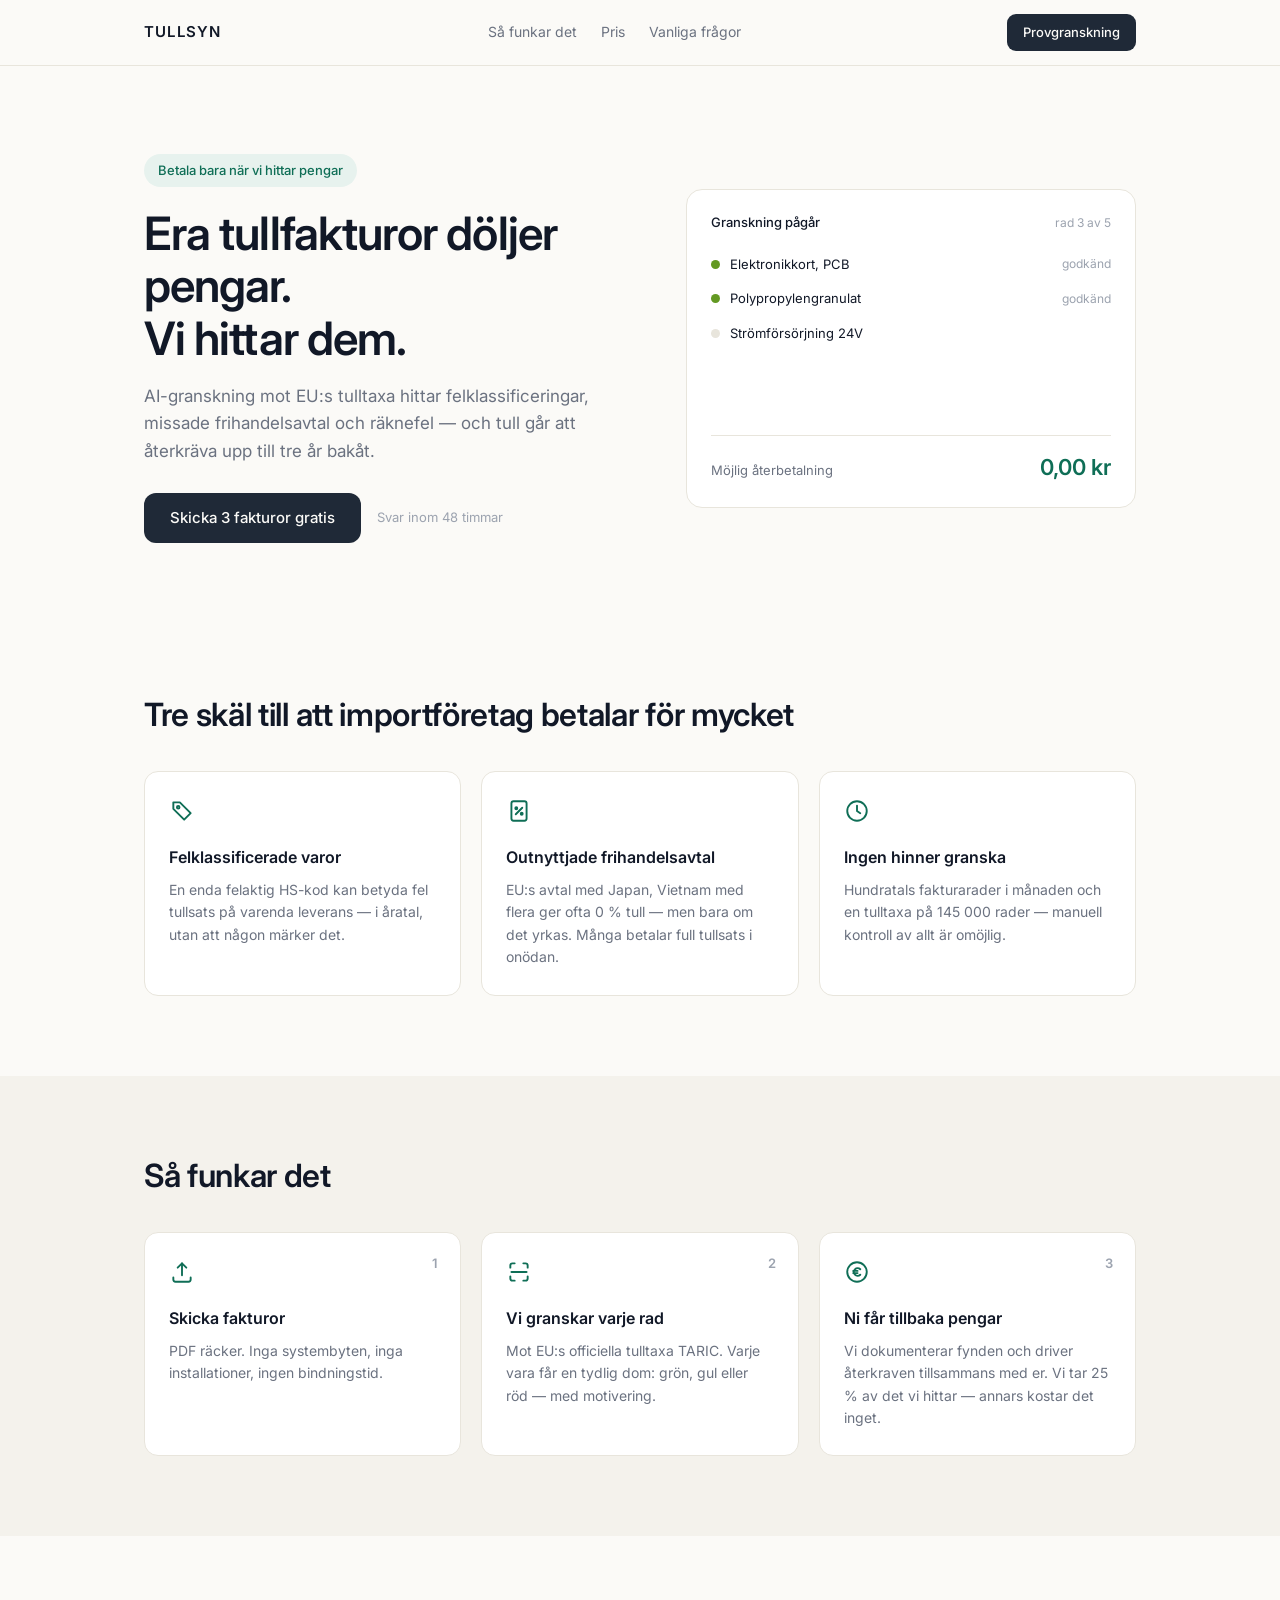
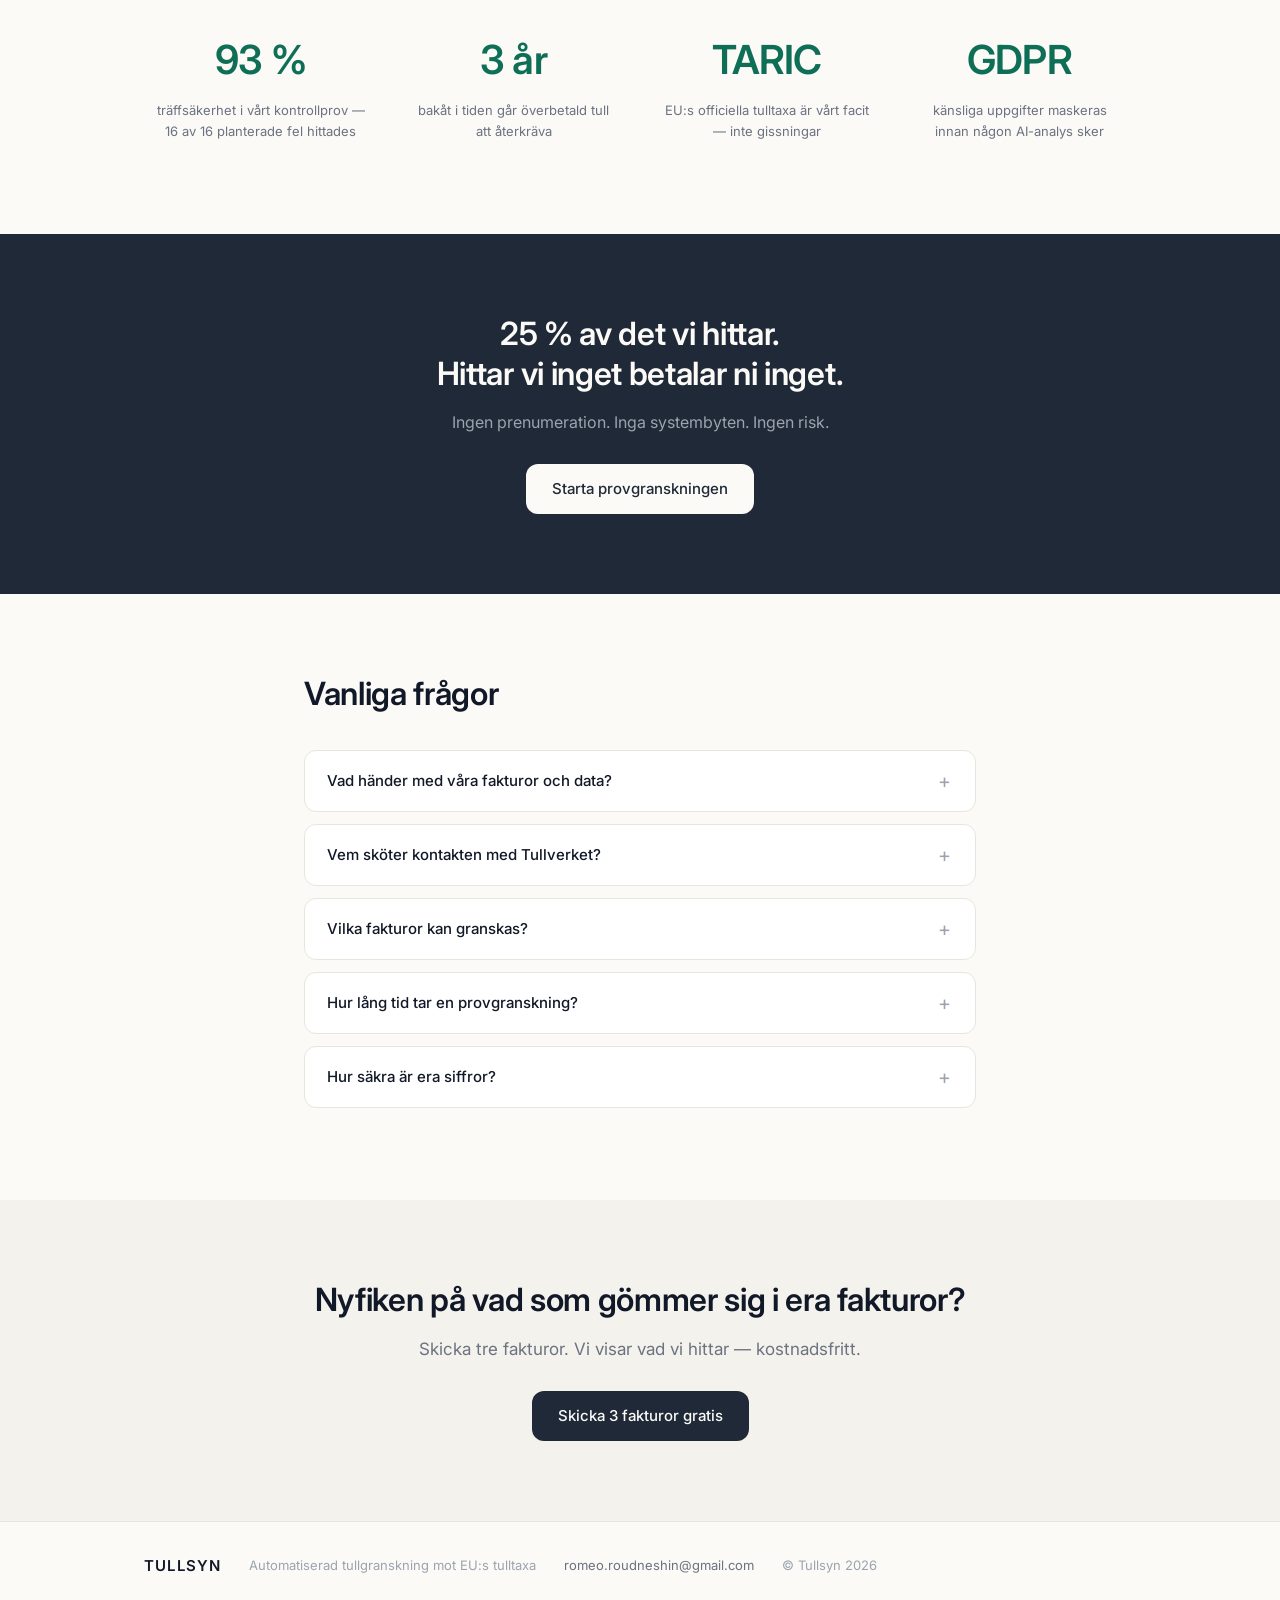
==== index.html @ 3ddc8d78 "Tullsyns landningssida: premium-design med animerad gransknings-demo Co-Authored-By: Claude Fable 5 " ====
<!DOCTYPE html>
<html lang="sv">
<head>
<meta charset="UTF-8">
<meta name="viewport" content="width=device-width, initial-scale=1.0">
<title>Tullsyn — Era tullfakturor döljer pengar. Vi hittar dem.</title>
<meta name="description" content="Tullsyn granskar era importfakturor mot EU:s tulltaxa och hittar felklassificeringar, missade frihandelsavtal och överbetald tull. Betala bara när vi hittar pengar.">
<link rel="preconnect" href="https://fonts.googleapis.com">
<link rel="preconnect" href="https://fonts.gstatic.com" crossorigin>
<link href="https://fonts.googleapis.com/css2?family=Inter:wght@400;500;600&display=swap" rel="stylesheet">
<link rel="stylesheet" href="style.css">
</head>
<body>

<header class="site-header">
  <div class="container header-inner">
    <a href="#" class="wordmark">TULLSYN</a>
    <nav class="header-nav">
      <a href="#sa-funkar-det">Så funkar det</a>
      <a href="#pris">Pris</a>
      <a href="#fragor">Vanliga frågor</a>
    </nav>
    <a href="mailto:romeo.roudneshin@gmail.com?subject=Provgranskning%20%E2%80%94%20Tullsyn&body=Hej!%0A%0AVi%20vill%20testa%20en%20kostnadsfri%20provgranskning.%0A%0AF%C3%B6retag:%20%0AKontaktperson:%20%0A" class="btn btn-dark btn-small">Provgranskning</a>
  </div>
</header>

<main>

<section class="hero">
  <div class="container hero-grid">
    <div class="hero-copy reveal">
      <span class="badge">Betala bara när vi hittar pengar</span>
      <h1>Era tullfakturor döljer pengar.<br>Vi hittar dem.</h1>
      <p class="lead">AI-granskning mot EU:s tulltaxa hittar felklassificeringar, missade frihandelsavtal och räknefel — och tull går att återkräva upp till tre år bakåt.</p>
      <div class="hero-cta">
        <a href="mailto:romeo.roudneshin@gmail.com?subject=Provgranskning%20%E2%80%94%20Tullsyn&body=Hej!%0A%0AVi%20vill%20testa%20en%20kostnadsfri%20provgranskning.%0A%0AF%C3%B6retag:%20%0AKontaktperson:%20%0A" class="btn btn-dark">Skicka 3 fakturor gratis</a>
        <span class="cta-note">Svar inom 48 timmar</span>
      </div>
    </div>

    <div class="demo-card reveal" aria-label="Animerad demonstration av en tullgranskning">
      <div class="demo-header">
        <span class="demo-title">Granskning pågår</span>
        <span class="demo-status" id="demo-status">rad 0 av 5</span>
      </div>
      <div id="demo-rows"></div>
      <div class="demo-footer">
        <span class="demo-label">Möjlig återbetalning</span>
        <span class="demo-sum" id="demo-sum">0,00 kr</span>
      </div>
    </div>
  </div>
</section>

<section class="section" id="problemet">
  <div class="container">
    <h2 class="reveal">Tre skäl till att importföretag betalar för mycket</h2>
    <div class="card-grid">
      <div class="card reveal">
        <svg class="card-icon" viewBox="0 0 24 24" fill="none" stroke="currentColor" stroke-width="1.75" stroke-linecap="round" stroke-linejoin="round" aria-hidden="true"><path d="M4 4h6l10 10-6 6L4 10z"/><circle cx="8.5" cy="8.5" r="1.2"/></svg>
        <h3>Felklassificerade varor</h3>
        <p>En enda felaktig HS-kod kan betyda fel tullsats på varenda leverans — i åratal, utan att någon märker det.</p>
      </div>
      <div class="card reveal">
        <svg class="card-icon" viewBox="0 0 24 24" fill="none" stroke="currentColor" stroke-width="1.75" stroke-linecap="round" stroke-linejoin="round" aria-hidden="true"><rect x="5" y="3" width="14" height="18" rx="2"/><path d="M9 15l6-6"/><circle cx="9.5" cy="9.5" r="0.9"/><circle cx="14.5" cy="14.5" r="0.9"/></svg>
        <h3>Outnyttjade frihandelsavtal</h3>
        <p>EU:s avtal med Japan, Vietnam med flera ger ofta 0 % tull — men bara om det yrkas. Många betalar full tullsats i onödan.</p>
      </div>
      <div class="card reveal">
        <svg class="card-icon" viewBox="0 0 24 24" fill="none" stroke="currentColor" stroke-width="1.75" stroke-linecap="round" stroke-linejoin="round" aria-hidden="true"><circle cx="12" cy="12" r="9"/><path d="M12 7v5l3 2"/></svg>
        <h3>Ingen hinner granska</h3>
        <p>Hundratals fakturarader i månaden och en tulltaxa på 145 000 rader — manuell kontroll av allt är omöjlig.</p>
      </div>
    </div>
  </div>
</section>

<section class="section section-tinted" id="sa-funkar-det">
  <div class="container">
    <h2 class="reveal">Så funkar det</h2>
    <div class="card-grid">
      <div class="card reveal">
        <span class="step-number">1</span>
        <svg class="card-icon" viewBox="0 0 24 24" fill="none" stroke="currentColor" stroke-width="1.75" stroke-linecap="round" stroke-linejoin="round" aria-hidden="true"><path d="M4 17v2a2 2 0 0 0 2 2h12a2 2 0 0 0 2-2v-2"/><path d="M12 15V4"/><path d="M8 8l4-4 4 4"/></svg>
        <h3>Skicka fakturor</h3>
        <p>PDF räcker. Inga systembyten, inga installationer, ingen bindningstid.</p>
      </div>
      <div class="card reveal">
        <span class="step-number">2</span>
        <svg class="card-icon" viewBox="0 0 24 24" fill="none" stroke="currentColor" stroke-width="1.75" stroke-linecap="round" stroke-linejoin="round" aria-hidden="true"><path d="M4 8V6a2 2 0 0 1 2-2h2"/><path d="M16 4h2a2 2 0 0 1 2 2v2"/><path d="M20 16v2a2 2 0 0 1-2 2h-2"/><path d="M8 20H6a2 2 0 0 1-2-2v-2"/><path d="M5 12h14"/></svg>
        <h3>Vi granskar varje rad</h3>
        <p>Mot EU:s officiella tulltaxa TARIC. Varje vara får en tydlig dom: grön, gul eller röd — med motivering.</p>
      </div>
      <div class="card reveal">
        <span class="step-number">3</span>
        <svg class="card-icon" viewBox="0 0 24 24" fill="none" stroke="currentColor" stroke-width="1.75" stroke-linecap="round" stroke-linejoin="round" aria-hidden="true"><circle cx="12" cy="12" r="9"/><path d="M15 9.5a3.5 3.5 0 1 0 0 5"/><path d="M8.5 11h4"/><path d="M8.5 13h4"/></svg>
        <h3>Ni får tillbaka pengar</h3>
        <p>Vi dokumenterar fynden och driver återkraven tillsammans med er. Vi tar 25 % av det vi hittar — annars kostar det inget.</p>
      </div>
    </div>
  </div>
</section>

<section class="section" id="siffror">
  <div class="container">
    <div class="stat-grid">
      <div class="stat reveal">
        <span class="stat-value" data-count="100" data-suffix=" %">0</span>
        <span class="stat-label">träffsäkerhet i vårt kontrollprov — 16 av 16 planterade fel hittades</span>
      </div>
      <div class="stat reveal">
        <span class="stat-value" data-count="3" data-suffix=" år">0</span>
        <span class="stat-label">bakåt i tiden går överbetald tull att återkräva</span>
      </div>
      <div class="stat reveal">
        <span class="stat-value">TARIC</span>
        <span class="stat-label">EU:s officiella tulltaxa är vårt facit — inte gissningar</span>
      </div>
      <div class="stat reveal">
        <span class="stat-value">GDPR</span>
        <span class="stat-label">känsliga uppgifter maskeras innan någon AI-analys sker</span>
      </div>
    </div>
  </div>
</section>

<section class="section section-dark" id="pris">
  <div class="container center">
    <h2 class="reveal">25 % av det vi hittar.<br>Hittar vi inget betalar ni inget.</h2>
    <p class="lead-dark reveal">Ingen prenumeration. Inga systembyten. Ingen risk.</p>
    <a href="mailto:romeo.roudneshin@gmail.com?subject=Provgranskning%20%E2%80%94%20Tullsyn&body=Hej!%0A%0AVi%20vill%20testa%20en%20kostnadsfri%20provgranskning.%0A%0AF%C3%B6retag:%20%0AKontaktperson:%20%0A" class="btn btn-light reveal">Starta provgranskningen</a>
  </div>
</section>

<section class="section" id="fragor">
  <div class="container narrow">
    <h2 class="reveal">Vanliga frågor</h2>
    <details class="faq reveal">
      <summary>Vad händer med våra fakturor och data?</summary>
      <p>Fakturorna behandlas konfidentiellt. Personuppgifter som e-postadresser maskeras automatiskt innan någon AI-analys sker, och ert material raderas på begäran. Vi säljer aldrig data vidare.</p>
    </details>
    <details class="faq reveal">
      <summary>Vem sköter kontakten med Tullverket?</summary>
      <p>Tullsyn hittar och dokumenterar felen med fullständiga underlag. Själva omprövningsansökan görs tillsammans med er — och vid behov med licensierat tullombud. Ni behåller full kontroll över varje krav som ställs.</p>
    </details>
    <details class="faq reveal">
      <summary>Vilka fakturor kan granskas?</summary>
      <p>Digitala PDF-fakturor för import till EU, upp till tre år gamla. Har ni bara inskannade kopior — hör av er, så tittar vi på det.</p>
    </details>
    <details class="faq reveal">
      <summary>Hur lång tid tar en provgranskning?</summary>
      <p>Ni får svar inom 48 timmar: en rapport där varje vara fått en dom (grön, gul eller röd), vilka fel vi hittat och hur mycket pengar det kan handla om.</p>
    </details>
    <details class="faq reveal">
      <summary>Hur säkra är era siffror?</summary>
      <p>Varje belopp anges som en möjlig återbetalning och verifieras mot importdeklarationen innan något krav ställs. Vi lovar aldrig pengar vi inte kan belägga — det är hela poängen med tjänsten.</p>
    </details>
  </div>
</section>

<section class="section section-tinted">
  <div class="container center">
    <h2 class="reveal">Nyfiken på vad som gömmer sig i era fakturor?</h2>
    <p class="lead reveal">Skicka tre fakturor. Vi visar vad vi hittar — kostnadsfritt.</p>
    <a href="mailto:romeo.roudneshin@gmail.com?subject=Provgranskning%20%E2%80%94%20Tullsyn&body=Hej!%0A%0AVi%20vill%20testa%20en%20kostnadsfri%20provgranskning.%0A%0AF%C3%B6retag:%20%0AKontaktperson:%20%0A" class="btn btn-dark reveal">Skicka 3 fakturor gratis</a>
  </div>
</section>

</main>

<footer class="site-footer">
  <div class="container footer-inner">
    <span class="wordmark">TULLSYN</span>
    <span>Automatiserad tullgranskning mot EU:s tulltaxa</span>
    <a href="mailto:romeo.roudneshin@gmail.com">romeo.roudneshin@gmail.com</a>
    <span>© Tullsyn 2026</span>
  </div>
</footer>

<script src="script.js"></script>
</body>
</html>
---- style.css ----
/* Tullsyn — landningssida
   Designspråk: varm ljus bas, mjuka vita kort, en dämpad grön accent,
   lugna animationer. Se spec: 2026-07-05-hemsida-design.md */

:root {
  --bg: #FBFAF7;
  --card: #FFFFFF;
  --border: #E8E5DC;
  --text: #111827;
  --text-2: #6B7280;
  --text-3: #9CA3AF;
  --accent: #0F6E56;
  --dark: #1F2937;
  --gron: #639922;
  --gul: #EF9F27;
  --rod: #E24B4A;
}

* { margin: 0; padding: 0; box-sizing: border-box; }

html { scroll-behavior: smooth; }

body {
  font-family: "Inter", -apple-system, "Segoe UI", sans-serif;
  background: var(--bg);
  color: var(--text);
  line-height: 1.6;
  -webkit-font-smoothing: antialiased;
}

.container { max-width: 1040px; margin: 0 auto; padding: 0 24px; }
.container.narrow { max-width: 720px; }
.center { text-align: center; }

/* --- Header --- */
.site-header {
  position: sticky; top: 0; z-index: 10;
  background: rgba(251, 250, 247, 0.92);
  backdrop-filter: blur(8px);
  border-bottom: 1px solid var(--border);
}
.header-inner {
  display: flex; align-items: center; justify-content: space-between;
  padding-top: 14px; padding-bottom: 14px;
}
.wordmark {
  font-weight: 600; letter-spacing: 0.08em; font-size: 15px;
  color: var(--text); text-decoration: none;
}
.header-nav { display: flex; gap: 24px; }
.header-nav a {
  font-size: 14px; color: var(--text-2); text-decoration: none;
  transition: color 0.25s ease;
}
.header-nav a:hover { color: var(--text); }

/* --- Knappar --- */
.btn {
  display: inline-block; text-decoration: none; font-weight: 500;
  font-size: 15px; padding: 13px 26px; border-radius: 12px;
  transition: transform 0.25s ease, opacity 0.25s ease;
}
.btn:hover { transform: translateY(-1px); opacity: 0.92; }
.btn:active { transform: translateY(0); }
.btn-dark { background: var(--dark); color: #FBFAF7; }
.btn-light { background: #FBFAF7; color: var(--dark); }
.btn-small { font-size: 13px; padding: 8px 16px; border-radius: 9px; }

/* --- Hero --- */
.hero { padding: 88px 0 72px; }
.hero-grid {
  display: grid; grid-template-columns: 1.1fr 1fr;
  gap: 48px; align-items: center;
}
.badge {
  display: inline-block; font-size: 13px; font-weight: 500;
  color: var(--accent); background: #E7F2EE;
  padding: 6px 14px; border-radius: 20px; margin-bottom: 20px;
}
h1 {
  font-size: clamp(32px, 5vw, 46px); font-weight: 600;
  line-height: 1.15; letter-spacing: -0.02em;
}
.lead {
  font-size: 17px; color: var(--text-2); margin-top: 18px; max-width: 46ch;
}
.hero-cta { display: flex; align-items: center; gap: 16px; margin-top: 28px; flex-wrap: wrap; }
.cta-note { font-size: 13px; color: var(--text-3); }

/* --- Demo-kortet --- */
.demo-card {
  background: var(--card); border: 1px solid var(--border);
  border-radius: 16px; padding: 22px 24px;
}
.demo-header { display: flex; justify-content: space-between; align-items: baseline; margin-bottom: 14px; }
.demo-title { font-size: 13px; font-weight: 500; }
.demo-status { font-size: 12px; color: var(--text-3); }
.demo-row {
  display: flex; align-items: center; gap: 10px; padding: 7px 0;
  opacity: 0; transform: translateY(6px);
  transition: opacity 0.45s ease, transform 0.45s ease;
}
.demo-row.visible { opacity: 1; transform: translateY(0); }
.demo-dot {
  width: 9px; height: 9px; border-radius: 50%; background: var(--border);
  flex: none; transition: background 0.35s ease;
}
.demo-name { font-size: 13px; flex: 1; }
.demo-verdict { font-size: 12px; color: var(--text-3); }
.demo-footer {
  border-top: 1px solid var(--border); margin-top: 14px; padding-top: 14px;
  display: flex; justify-content: space-between; align-items: baseline;
}
.demo-label { font-size: 13px; color: var(--text-2); }
.demo-sum { font-size: 22px; font-weight: 600; color: var(--accent); }

/* --- Sektioner --- */
.section { padding: 80px 0; }
.section-tinted { background: #F4F2EC; }
.section-dark { background: var(--dark); }
.section-dark h2 { color: #FBFAF7; }
.lead-dark { font-size: 16px; color: #9CA3AF; margin: 16px 0 28px; }
h2 {
  font-size: clamp(24px, 3.5vw, 32px); font-weight: 600;
  letter-spacing: -0.01em; line-height: 1.25; margin-bottom: 36px;
}
.center h2 { margin-bottom: 0; }
.center .lead { margin: 16px auto 28px; }

/* --- Kort --- */
.card-grid {
  display: grid; grid-template-columns: repeat(auto-fit, minmax(240px, 1fr));
  gap: 20px;
}
.card {
  background: var(--card); border: 1px solid var(--border);
  border-radius: 14px; padding: 26px 24px; position: relative;
  transition: transform 0.3s ease, border-color 0.3s ease;
}
.card:hover { transform: translateY(-3px); border-color: #D6D2C4; }
.card-icon { width: 26px; height: 26px; color: var(--accent); }
.card h3 { font-size: 16px; font-weight: 600; margin: 14px 0 8px; }
.card p { font-size: 14px; color: var(--text-2); }
.step-number {
  position: absolute; top: 20px; right: 22px;
  font-size: 13px; font-weight: 600; color: var(--text-3);
}

/* --- Siffror --- */
.stat-grid {
  display: grid; grid-template-columns: repeat(auto-fit, minmax(200px, 1fr));
  gap: 20px;
}
.stat { text-align: center; padding: 12px; }
.stat-value {
  display: block; font-size: 40px; font-weight: 600;
  color: var(--accent); letter-spacing: -0.02em;
}
.stat-label { display: block; font-size: 13px; color: var(--text-2); margin-top: 8px; }

/* --- FAQ --- */
.faq {
  background: var(--card); border: 1px solid var(--border);
  border-radius: 12px; padding: 0 22px; margin-bottom: 12px;
}
.faq summary {
  font-size: 15px; font-weight: 500; padding: 18px 0;
  cursor: pointer; list-style: none; position: relative;
}
.faq summary::after {
  content: "+"; position: absolute; right: 2px; top: 50%;
  transform: translateY(-50%); color: var(--text-3);
  font-size: 20px; font-weight: 400; transition: transform 0.25s ease;
}
.faq[open] summary::after { transform: translateY(-50%) rotate(45deg); }
.faq summary::-webkit-details-marker { display: none; }
.faq p { font-size: 14px; color: var(--text-2); padding-bottom: 18px; }

/* --- Footer --- */
.site-footer { border-top: 1px solid var(--border); padding: 32px 0; }
.footer-inner {
  display: flex; flex-wrap: wrap; gap: 8px 28px; align-items: center;
  font-size: 13px; color: var(--text-3);
}
.site-footer a { color: var(--text-2); text-decoration: none; }
.site-footer a:hover { color: var(--text); }

/* --- Scroll-intoning --- */
.reveal {
  opacity: 0; transform: translateY(14px);
  transition: opacity 0.55s ease, transform 0.55s ease;
}
.reveal.visible { opacity: 1; transform: translateY(0); }

@media (prefers-reduced-motion: reduce) {
  .reveal, .demo-row { opacity: 1; transform: none; transition: none; }
  html { scroll-behavior: auto; }
}

/* --- Mobil --- */
@media (max-width: 720px) {
  .hero { padding: 48px 0 40px; }
  .hero-grid { grid-template-columns: 1fr; gap: 32px; }
  .header-nav { display: none; }
  .section { padding: 56px 0; }
}
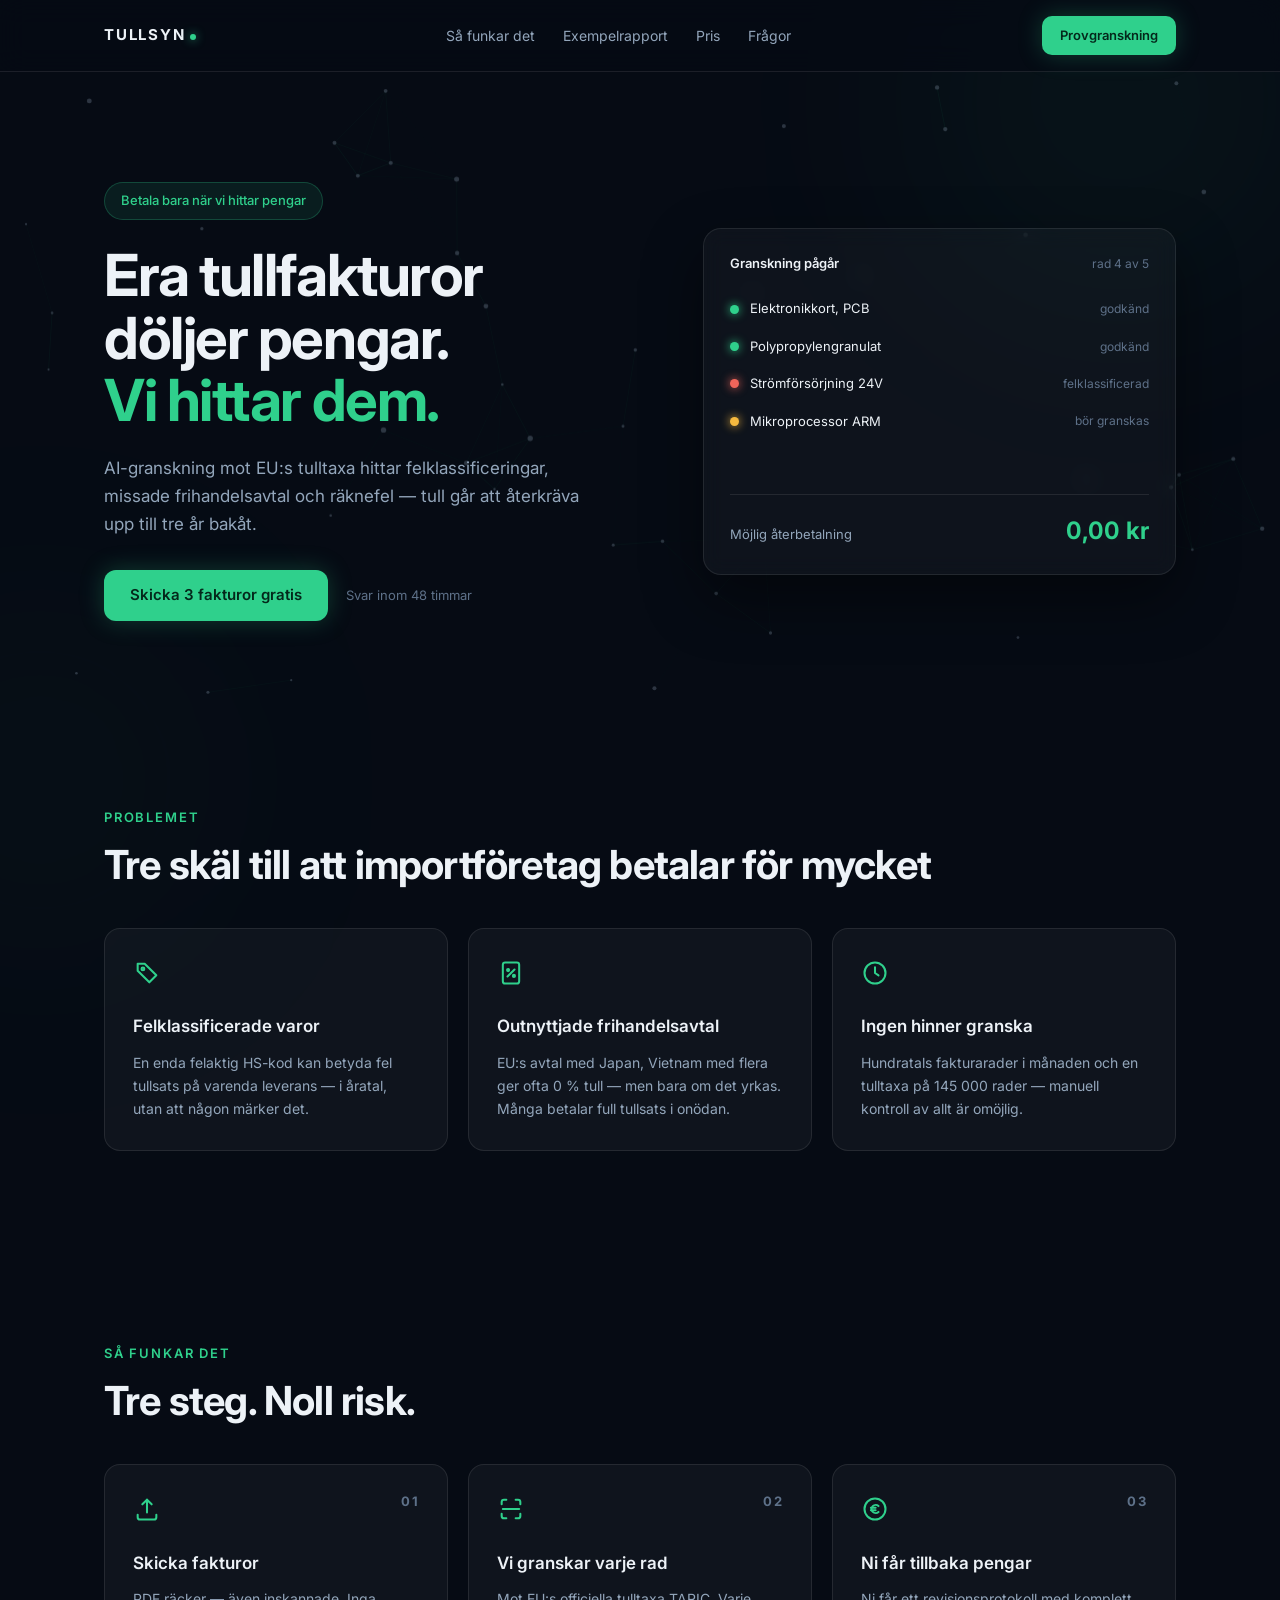
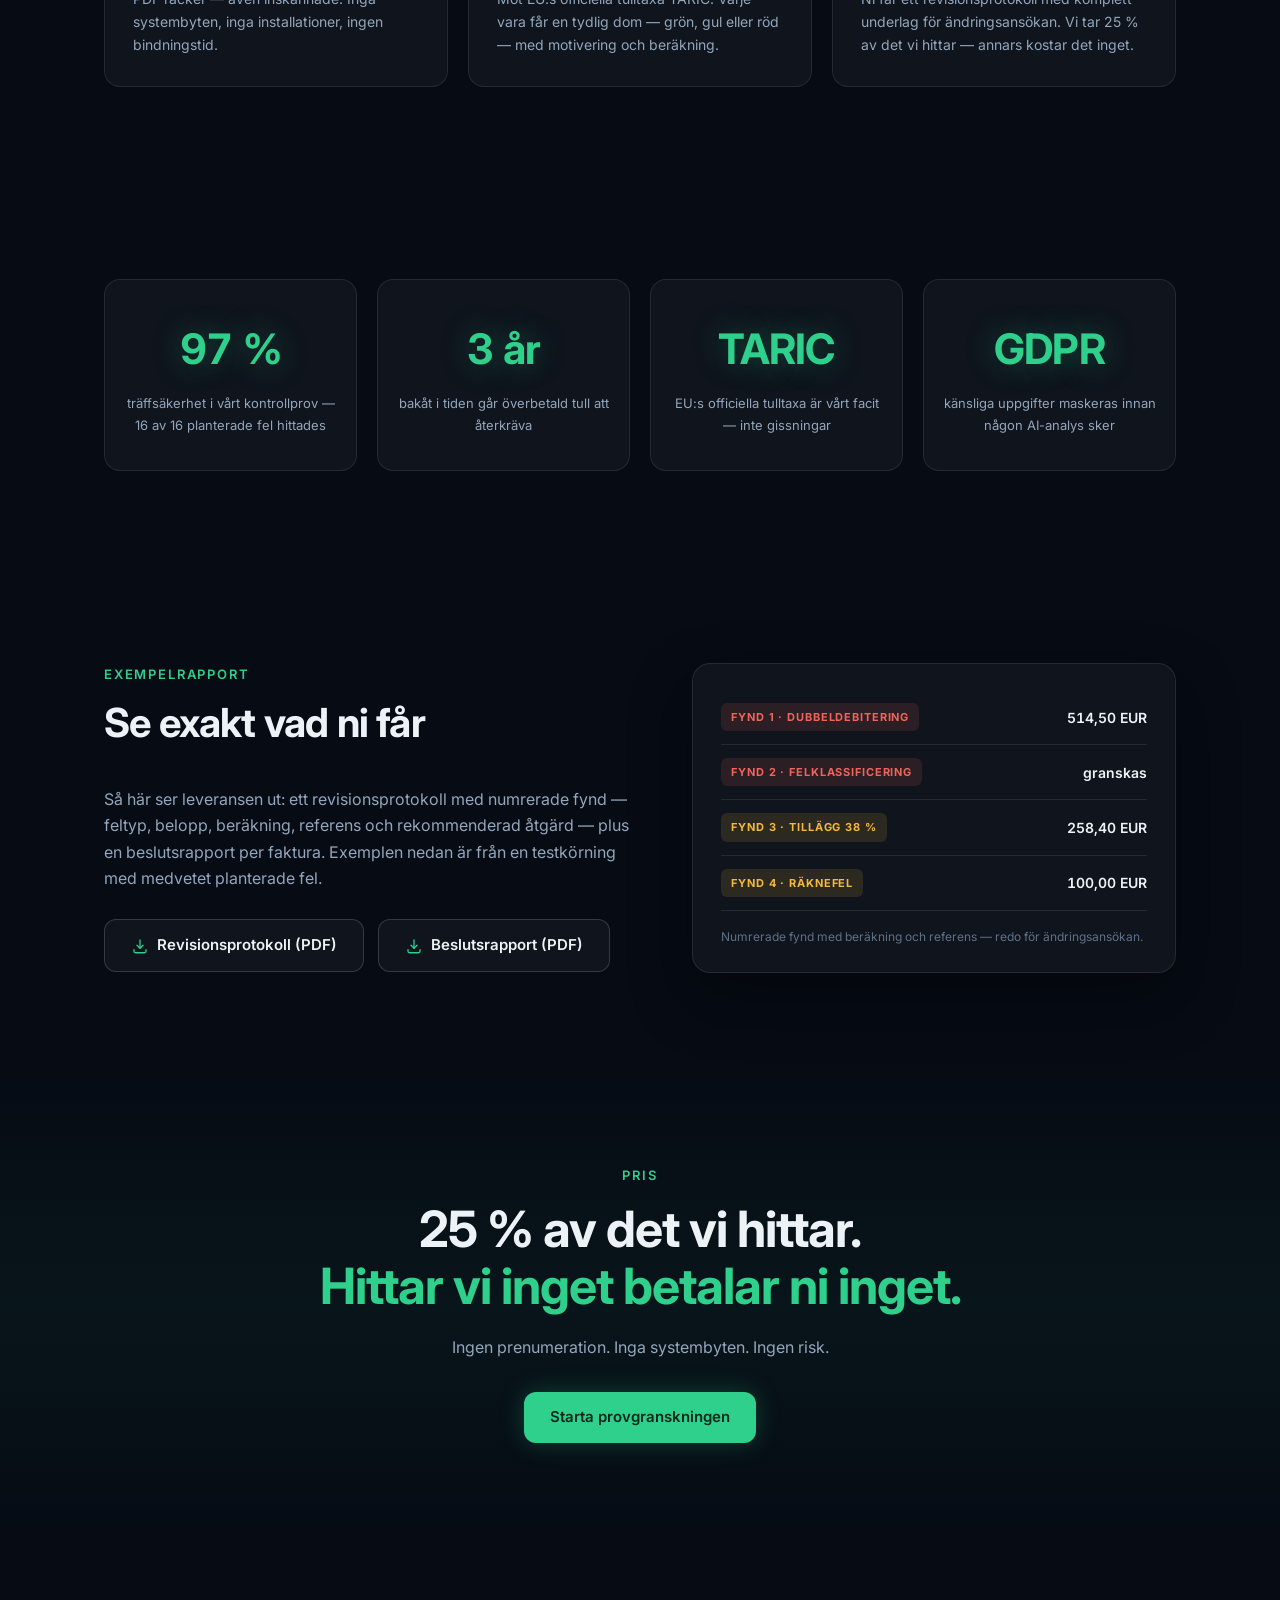
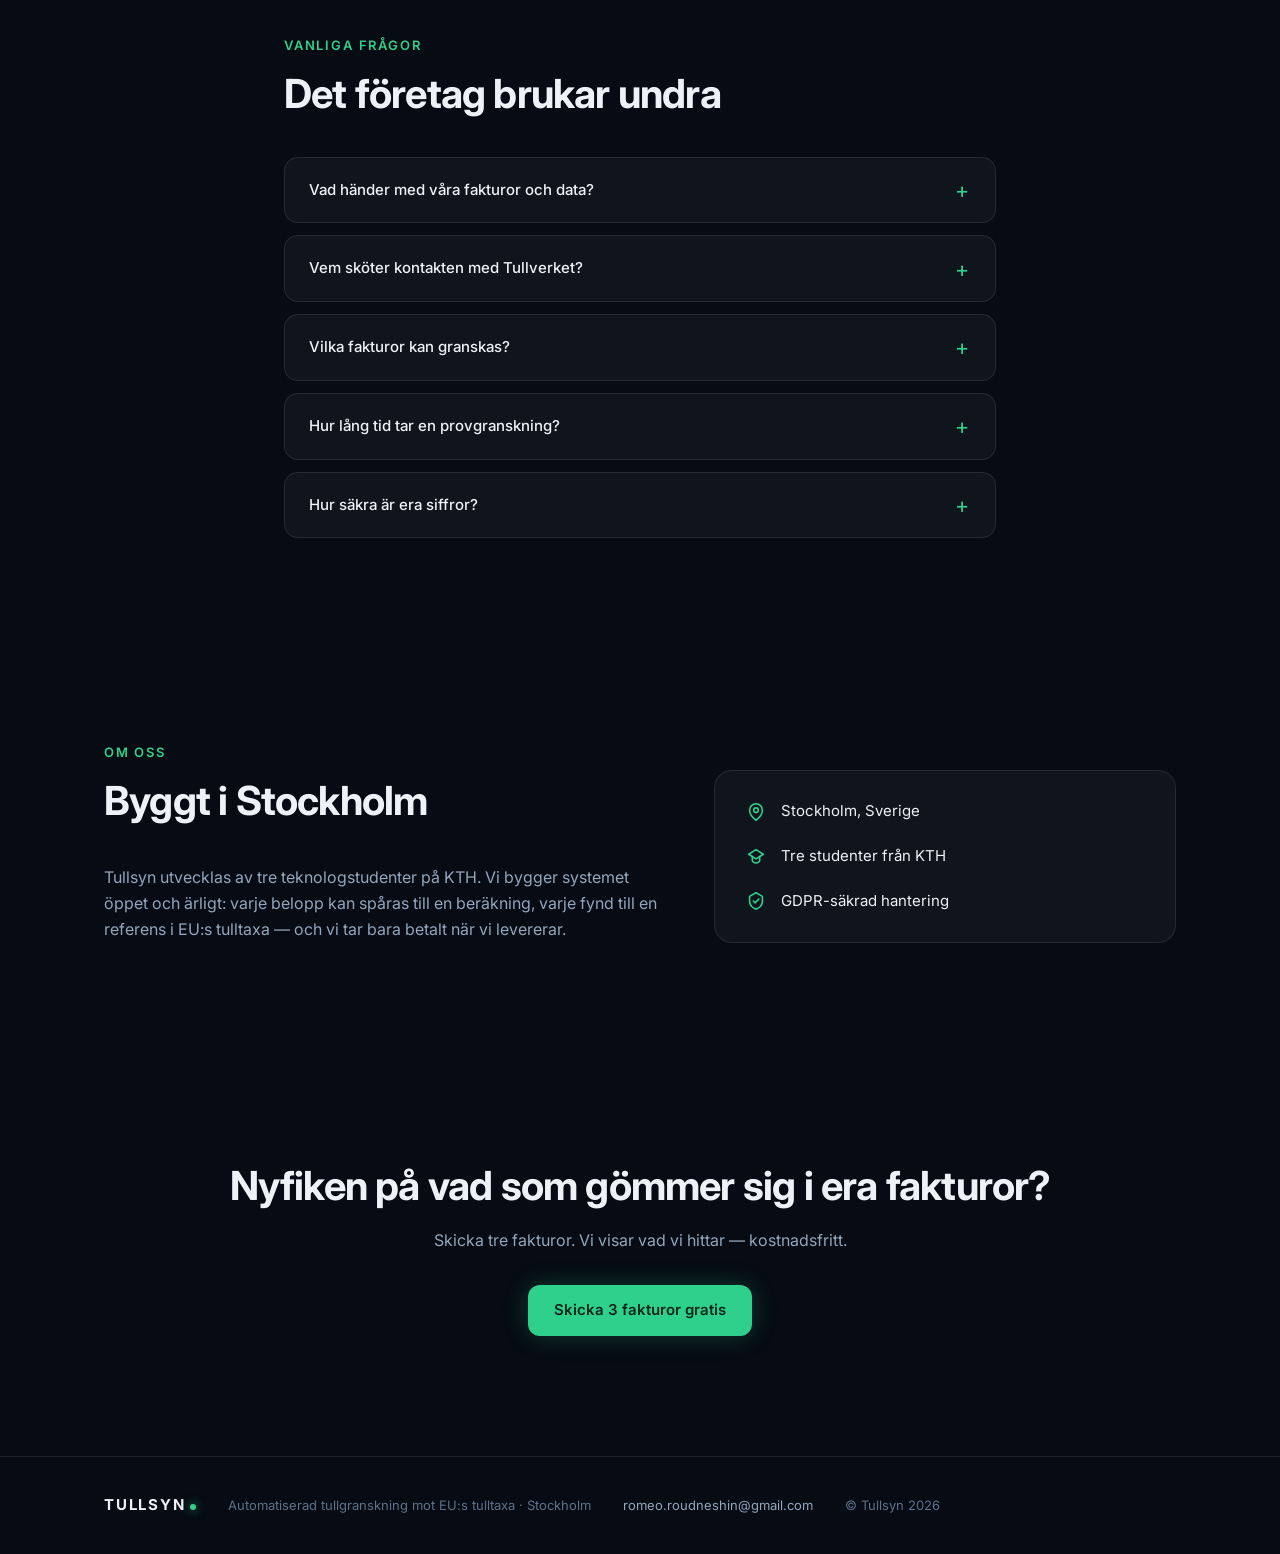
==== commit bf2c2ac1: "Ny mörk premium-design med nätverksvisualisering och exempelrapporter - Designsystem via ui-ux-pro-m" ====
--- a/index.html
+++ b/index.html
@@ -4,36 +4,41 @@
 <meta charset="UTF-8">
 <meta name="viewport" content="width=device-width, initial-scale=1.0">
 <title>Tullsyn — Era tullfakturor döljer pengar. Vi hittar dem.</title>
-<meta name="description" content="Tullsyn granskar era importfakturor mot EU:s tulltaxa och hittar felklassificeringar, missade frihandelsavtal och överbetald tull. Betala bara när vi hittar pengar.">
+<meta name="description" content="Tullsyn granskar era importfakturor mot EU:s tulltaxa och hittar felklassificeringar, missade frihandelsavtal och överbetald tull. Betala bara när vi hittar pengar. Byggt i Stockholm.">
 <link rel="preconnect" href="https://fonts.googleapis.com">
 <link rel="preconnect" href="https://fonts.gstatic.com" crossorigin>
-<link href="https://fonts.googleapis.com/css2?family=Inter:wght@400;500;600&display=swap" rel="stylesheet">
+<link href="https://fonts.googleapis.com/css2?family=Inter:wght@300;400;500;600;700&display=swap" rel="stylesheet">
 <link rel="stylesheet" href="style.css">
 </head>
 <body>
 
+<div class="glow glow-1" aria-hidden="true"></div>
+<div class="glow glow-2" aria-hidden="true"></div>
+
 <header class="site-header">
   <div class="container header-inner">
-    <a href="#" class="wordmark">TULLSYN</a>
+    <a href="#" class="wordmark">TULLSYN<span class="wordmark-dot"></span></a>
     <nav class="header-nav">
       <a href="#sa-funkar-det">Så funkar det</a>
+      <a href="#exempel">Exempelrapport</a>
       <a href="#pris">Pris</a>
-      <a href="#fragor">Vanliga frågor</a>
+      <a href="#fragor">Frågor</a>
     </nav>
-    <a href="mailto:romeo.roudneshin@gmail.com?subject=Provgranskning%20%E2%80%94%20Tullsyn&body=Hej!%0A%0AVi%20vill%20testa%20en%20kostnadsfri%20provgranskning.%0A%0AF%C3%B6retag:%20%0AKontaktperson:%20%0A" class="btn btn-dark btn-small">Provgranskning</a>
+    <a href="mailto:romeo.roudneshin@gmail.com?subject=Provgranskning%20%E2%80%94%20Tullsyn&body=Hej!%0A%0AVi%20vill%20testa%20en%20kostnadsfri%20provgranskning.%0A%0AF%C3%B6retag:%20%0AKontaktperson:%20%0A" class="btn btn-accent btn-small">Provgranskning</a>
   </div>
 </header>
 
 <main>
 
 <section class="hero">
+  <canvas id="natverk" aria-hidden="true"></canvas>
   <div class="container hero-grid">
     <div class="hero-copy reveal">
       <span class="badge">Betala bara när vi hittar pengar</span>
-      <h1>Era tullfakturor döljer pengar.<br>Vi hittar dem.</h1>
-      <p class="lead">AI-granskning mot EU:s tulltaxa hittar felklassificeringar, missade frihandelsavtal och räknefel — och tull går att återkräva upp till tre år bakåt.</p>
+      <h1>Era tullfakturor<br>döljer pengar.<br><span class="accent-text">Vi hittar dem.</span></h1>
+      <p class="lead">AI-granskning mot EU:s tulltaxa hittar felklassificeringar, missade frihandelsavtal och räknefel — tull går att återkräva upp till tre år bakåt.</p>
       <div class="hero-cta">
-        <a href="mailto:romeo.roudneshin@gmail.com?subject=Provgranskning%20%E2%80%94%20Tullsyn&body=Hej!%0A%0AVi%20vill%20testa%20en%20kostnadsfri%20provgranskning.%0A%0AF%C3%B6retag:%20%0AKontaktperson:%20%0A" class="btn btn-dark">Skicka 3 fakturor gratis</a>
+        <a href="mailto:romeo.roudneshin@gmail.com?subject=Provgranskning%20%E2%80%94%20Tullsyn&body=Hej!%0A%0AVi%20vill%20testa%20en%20kostnadsfri%20provgranskning.%0A%0AF%C3%B6retag:%20%0AKontaktperson:%20%0A" class="btn btn-accent">Skicka 3 fakturor gratis</a>
         <span class="cta-note">Svar inom 48 timmar</span>
       </div>
     </div>
@@ -54,6 +59,7 @@
 
 <section class="section" id="problemet">
   <div class="container">
+    <p class="kicker reveal">Problemet</p>
     <h2 class="reveal">Tre skäl till att importföretag betalar för mycket</h2>
     <div class="card-grid">
       <div class="card reveal">
@@ -75,27 +81,28 @@
   </div>
 </section>
 
-<section class="section section-tinted" id="sa-funkar-det">
+<section class="section" id="sa-funkar-det">
   <div class="container">
-    <h2 class="reveal">Så funkar det</h2>
+    <p class="kicker reveal">Så funkar det</p>
+    <h2 class="reveal">Tre steg. Noll risk.</h2>
     <div class="card-grid">
       <div class="card reveal">
-        <span class="step-number">1</span>
+        <span class="step-number">01</span>
         <svg class="card-icon" viewBox="0 0 24 24" fill="none" stroke="currentColor" stroke-width="1.75" stroke-linecap="round" stroke-linejoin="round" aria-hidden="true"><path d="M4 17v2a2 2 0 0 0 2 2h12a2 2 0 0 0 2-2v-2"/><path d="M12 15V4"/><path d="M8 8l4-4 4 4"/></svg>
         <h3>Skicka fakturor</h3>
-        <p>PDF räcker. Inga systembyten, inga installationer, ingen bindningstid.</p>
-      </div>
-      <div class="card reveal">
-        <span class="step-number">2</span>
+        <p>PDF räcker — även inskannade. Inga systembyten, inga installationer, ingen bindningstid.</p>
+      </div>
+      <div class="card reveal">
+        <span class="step-number">02</span>
         <svg class="card-icon" viewBox="0 0 24 24" fill="none" stroke="currentColor" stroke-width="1.75" stroke-linecap="round" stroke-linejoin="round" aria-hidden="true"><path d="M4 8V6a2 2 0 0 1 2-2h2"/><path d="M16 4h2a2 2 0 0 1 2 2v2"/><path d="M20 16v2a2 2 0 0 1-2 2h-2"/><path d="M8 20H6a2 2 0 0 1-2-2v-2"/><path d="M5 12h14"/></svg>
         <h3>Vi granskar varje rad</h3>
-        <p>Mot EU:s officiella tulltaxa TARIC. Varje vara får en tydlig dom: grön, gul eller röd — med motivering.</p>
-      </div>
-      <div class="card reveal">
-        <span class="step-number">3</span>
+        <p>Mot EU:s officiella tulltaxa TARIC. Varje vara får en tydlig dom — grön, gul eller röd — med motivering och beräkning.</p>
+      </div>
+      <div class="card reveal">
+        <span class="step-number">03</span>
         <svg class="card-icon" viewBox="0 0 24 24" fill="none" stroke="currentColor" stroke-width="1.75" stroke-linecap="round" stroke-linejoin="round" aria-hidden="true"><circle cx="12" cy="12" r="9"/><path d="M15 9.5a3.5 3.5 0 1 0 0 5"/><path d="M8.5 11h4"/><path d="M8.5 13h4"/></svg>
         <h3>Ni får tillbaka pengar</h3>
-        <p>Vi dokumenterar fynden och driver återkraven tillsammans med er. Vi tar 25 % av det vi hittar — annars kostar det inget.</p>
+        <p>Ni får ett revisionsprotokoll med komplett underlag för ändringsansökan. Vi tar 25 % av det vi hittar — annars kostar det inget.</p>
       </div>
     </div>
   </div>
@@ -124,20 +131,49 @@
   </div>
 </section>
 
-<section class="section section-dark" id="pris">
+<section class="section" id="exempel">
+  <div class="container exempel-grid">
+    <div class="reveal">
+      <p class="kicker">Exempelrapport</p>
+      <h2>Se exakt vad ni får</h2>
+      <p class="section-lead">Så här ser leveransen ut: ett revisionsprotokoll med numrerade fynd — feltyp, belopp, beräkning, referens och rekommenderad åtgärd — plus en beslutsrapport per faktura. Exemplen nedan är från en testkörning med medvetet planterade fel.</p>
+      <div class="exempel-knappar">
+        <a href="exempel/revisionsprotokoll-exempel.pdf" class="btn btn-ghost" download>
+          <svg viewBox="0 0 24 24" fill="none" stroke="currentColor" stroke-width="1.75" stroke-linecap="round" stroke-linejoin="round" aria-hidden="true"><path d="M4 17v2a2 2 0 0 0 2 2h12a2 2 0 0 0 2-2v-2"/><path d="M12 4v11"/><path d="M8 11l4 4 4-4"/></svg>
+          Revisionsprotokoll (PDF)
+        </a>
+        <a href="exempel/beslutsrapport-exempel.pdf" class="btn btn-ghost" download>
+          <svg viewBox="0 0 24 24" fill="none" stroke="currentColor" stroke-width="1.75" stroke-linecap="round" stroke-linejoin="round" aria-hidden="true"><path d="M4 17v2a2 2 0 0 0 2 2h12a2 2 0 0 0 2-2v-2"/><path d="M12 4v11"/><path d="M8 11l4 4 4-4"/></svg>
+          Beslutsrapport (PDF)
+        </a>
+      </div>
+    </div>
+    <div class="fynd-kort reveal" aria-hidden="true">
+      <div class="fynd-rad"><span class="fynd-tagg tagg-rod">FYND 1 · DUBBELDEBITERING</span><span class="fynd-belopp">514,50 EUR</span></div>
+      <div class="fynd-rad"><span class="fynd-tagg tagg-rod">FYND 2 · FELKLASSIFICERING</span><span class="fynd-belopp">granskas</span></div>
+      <div class="fynd-rad"><span class="fynd-tagg tagg-gul">FYND 3 · TILLÄGG 38 %</span><span class="fynd-belopp">258,40 EUR</span></div>
+      <div class="fynd-rad"><span class="fynd-tagg tagg-gul">FYND 4 · RÄKNEFEL</span><span class="fynd-belopp">100,00 EUR</span></div>
+      <div class="fynd-fot">Numrerade fynd med beräkning och referens — redo för ändringsansökan.</div>
+    </div>
+  </div>
+</section>
+
+<section class="section section-pris" id="pris">
   <div class="container center">
-    <h2 class="reveal">25 % av det vi hittar.<br>Hittar vi inget betalar ni inget.</h2>
-    <p class="lead-dark reveal">Ingen prenumeration. Inga systembyten. Ingen risk.</p>
-    <a href="mailto:romeo.roudneshin@gmail.com?subject=Provgranskning%20%E2%80%94%20Tullsyn&body=Hej!%0A%0AVi%20vill%20testa%20en%20kostnadsfri%20provgranskning.%0A%0AF%C3%B6retag:%20%0AKontaktperson:%20%0A" class="btn btn-light reveal">Starta provgranskningen</a>
+    <p class="kicker reveal">Pris</p>
+    <h2 class="reveal pris-rubrik">25 % av det vi hittar.<br><span class="accent-text">Hittar vi inget betalar ni inget.</span></h2>
+    <p class="section-lead reveal">Ingen prenumeration. Inga systembyten. Ingen risk.</p>
+    <a href="mailto:romeo.roudneshin@gmail.com?subject=Provgranskning%20%E2%80%94%20Tullsyn&body=Hej!%0A%0AVi%20vill%20testa%20en%20kostnadsfri%20provgranskning.%0A%0AF%C3%B6retag:%20%0AKontaktperson:%20%0A" class="btn btn-accent reveal">Starta provgranskningen</a>
   </div>
 </section>
 
 <section class="section" id="fragor">
   <div class="container narrow">
-    <h2 class="reveal">Vanliga frågor</h2>
+    <p class="kicker reveal">Vanliga frågor</p>
+    <h2 class="reveal">Det företag brukar undra</h2>
     <details class="faq reveal">
       <summary>Vad händer med våra fakturor och data?</summary>
-      <p>Fakturorna behandlas konfidentiellt. Personuppgifter som e-postadresser maskeras automatiskt innan någon AI-analys sker, och ert material raderas på begäran. Vi säljer aldrig data vidare.</p>
+      <p>Fakturorna behandlas konfidentiellt. Personuppgifter maskeras automatiskt innan någon AI-analys sker, inskannade dokument läses lokalt på våra maskiner, och ert material raderas på begäran. Vi säljer aldrig data vidare.</p>
     </details>
     <details class="faq reveal">
       <summary>Vem sköter kontakten med Tullverket?</summary>
@@ -145,7 +181,7 @@
     </details>
     <details class="faq reveal">
       <summary>Vilka fakturor kan granskas?</summary>
-      <p>Digitala PDF-fakturor för import till EU, upp till tre år gamla. Har ni bara inskannade kopior — hör av er, så tittar vi på det.</p>
+      <p>PDF-fakturor för import till EU, upp till tre år gamla — både digitala och inskannade. Vi granskar även fraktfakturor: dubbeldebiteringar, felaktiga volymvikter och orimliga tillägg.</p>
     </details>
     <details class="faq reveal">
       <summary>Hur lång tid tar en provgranskning?</summary>
@@ -158,11 +194,35 @@
   </div>
 </section>
 
-<section class="section section-tinted">
+<section class="section" id="om-oss">
+  <div class="container om-grid">
+    <div class="reveal">
+      <p class="kicker">Om oss</p>
+      <h2>Byggt i Stockholm</h2>
+      <p class="section-lead">Tullsyn utvecklas av tre teknologstudenter på KTH. Vi bygger systemet öppet och ärligt: varje belopp kan spåras till en beräkning, varje fynd till en referens i EU:s tulltaxa — och vi tar bara betalt när vi levererar.</p>
+    </div>
+    <div class="om-fakta reveal">
+      <div class="om-rad">
+        <svg viewBox="0 0 24 24" fill="none" stroke="currentColor" stroke-width="1.75" stroke-linecap="round" stroke-linejoin="round" aria-hidden="true"><path d="M12 21s-7-5.5-7-11a7 7 0 0 1 14 0c0 5.5-7 11-7 11z"/><circle cx="12" cy="10" r="2.5"/></svg>
+        <span>Stockholm, Sverige</span>
+      </div>
+      <div class="om-rad">
+        <svg viewBox="0 0 24 24" fill="none" stroke="currentColor" stroke-width="1.75" stroke-linecap="round" stroke-linejoin="round" aria-hidden="true"><path d="M4 9l8-5 8 5-8 5-8-5z"/><path d="M8 11.5V16c0 1 1.8 2.5 4 2.5s4-1.5 4-2.5v-4.5"/></svg>
+        <span>Tre studenter från KTH</span>
+      </div>
+      <div class="om-rad">
+        <svg viewBox="0 0 24 24" fill="none" stroke="currentColor" stroke-width="1.75" stroke-linecap="round" stroke-linejoin="round" aria-hidden="true"><path d="M12 3l7 4v5c0 4.5-3 7.5-7 9-4-1.5-7-4.5-7-9V7l7-4z"/><path d="M9 12l2 2 4-4"/></svg>
+        <span>GDPR-säkrad hantering</span>
+      </div>
+    </div>
+  </div>
+</section>
+
+<section class="section slut-cta">
   <div class="container center">
     <h2 class="reveal">Nyfiken på vad som gömmer sig i era fakturor?</h2>
-    <p class="lead reveal">Skicka tre fakturor. Vi visar vad vi hittar — kostnadsfritt.</p>
-    <a href="mailto:romeo.roudneshin@gmail.com?subject=Provgranskning%20%E2%80%94%20Tullsyn&body=Hej!%0A%0AVi%20vill%20testa%20en%20kostnadsfri%20provgranskning.%0A%0AF%C3%B6retag:%20%0AKontaktperson:%20%0A" class="btn btn-dark reveal">Skicka 3 fakturor gratis</a>
+    <p class="section-lead reveal">Skicka tre fakturor. Vi visar vad vi hittar — kostnadsfritt.</p>
+    <a href="mailto:romeo.roudneshin@gmail.com?subject=Provgranskning%20%E2%80%94%20Tullsyn&body=Hej!%0A%0AVi%20vill%20testa%20en%20kostnadsfri%20provgranskning.%0A%0AF%C3%B6retag:%20%0AKontaktperson:%20%0A" class="btn btn-accent reveal">Skicka 3 fakturor gratis</a>
   </div>
 </section>
 
@@ -170,8 +230,8 @@
 
 <footer class="site-footer">
   <div class="container footer-inner">
-    <span class="wordmark">TULLSYN</span>
-    <span>Automatiserad tullgranskning mot EU:s tulltaxa</span>
+    <span class="wordmark">TULLSYN<span class="wordmark-dot"></span></span>
+    <span>Automatiserad tullgranskning mot EU:s tulltaxa · Stockholm</span>
     <a href="mailto:romeo.roudneshin@gmail.com">romeo.roudneshin@gmail.com</a>
     <span>© Tullsyn 2026</span>
   </div>
--- a/style.css
+++ b/style.css
@@ -1,19 +1,24 @@
-/* Tullsyn — landningssida
-   Designspråk: varm ljus bas, mjuka vita kort, en dämpad grön accent,
-   lugna animationer. Se spec: 2026-07-05-hemsida-design.md */
+/* Tullsyn — mörk premium-design
+   Designsystem: Modern Dark (djup marinbas, aldrig ren svart), glaspaneler,
+   Tullsyn-grön accent med glöd, Inter, lugna cinematiska animationer.
+   Spec: ui-ux-pro-max --design-system "customs audit fintech B2B dark premium trust" */
 
 :root {
-  --bg: #FBFAF7;
-  --card: #FFFFFF;
-  --border: #E8E5DC;
-  --text: #111827;
-  --text-2: #6B7280;
-  --text-3: #9CA3AF;
-  --accent: #0F6E56;
-  --dark: #1F2937;
-  --gron: #639922;
-  --gul: #EF9F27;
-  --rod: #E24B4A;
+  --bg: #060B14;
+  --bg-2: #0A1220;
+  --panel: rgba(255, 255, 255, 0.04);
+  --panel-hover: rgba(255, 255, 255, 0.07);
+  --border: rgba(255, 255, 255, 0.09);
+  --border-strong: rgba(255, 255, 255, 0.16);
+  --text: #EDF2F7;
+  --text-2: #93A6BB;
+  --text-3: #5E7189;
+  --accent: #2FD08C;
+  --accent-dark: #0F6E56;
+  --on-accent: #04281B;
+  --gron: #2FD08C;
+  --gul: #F5B93F;
+  --rod: #F0655A;
 }
 
 * { margin: 0; padding: 0; box-sizing: border-box; }
@@ -24,30 +29,56 @@
   font-family: "Inter", -apple-system, "Segoe UI", sans-serif;
   background: var(--bg);
   color: var(--text);
-  line-height: 1.6;
+  line-height: 1.65;
   -webkit-font-smoothing: antialiased;
-}
-
-.container { max-width: 1040px; margin: 0 auto; padding: 0 24px; }
-.container.narrow { max-width: 720px; }
+  overflow-x: hidden;
+}
+
+.container { max-width: 1120px; margin: 0 auto; padding: 0 24px; position: relative; }
+.container.narrow { max-width: 760px; }
 .center { text-align: center; }
 
-/* --- Header --- */
+/* --- Ambient glöd (långsamt drivande, bakom allt) --- */
+.glow {
+  position: absolute; border-radius: 50%; filter: blur(120px);
+  pointer-events: none; z-index: 0; opacity: 0.5;
+}
+.glow-1 {
+  width: 560px; height: 560px; top: -180px; right: -120px;
+  background: radial-gradient(circle, rgba(47, 208, 140, 0.16), transparent 70%);
+  animation: driva 26s ease-in-out infinite alternate;
+}
+.glow-2 {
+  width: 480px; height: 480px; top: 60vh; left: -200px;
+  background: radial-gradient(circle, rgba(15, 110, 86, 0.18), transparent 70%);
+  animation: driva 32s ease-in-out infinite alternate-reverse;
+}
+@keyframes driva {
+  from { transform: translate(0, 0); }
+  to { transform: translate(60px, 40px); }
+}
+
+/* --- Header (glas) --- */
 .site-header {
-  position: sticky; top: 0; z-index: 10;
-  background: rgba(251, 250, 247, 0.92);
-  backdrop-filter: blur(8px);
+  position: sticky; top: 0; z-index: 20;
+  background: rgba(6, 11, 20, 0.72);
+  backdrop-filter: blur(14px);
+  -webkit-backdrop-filter: blur(14px);
   border-bottom: 1px solid var(--border);
 }
 .header-inner {
   display: flex; align-items: center; justify-content: space-between;
-  padding-top: 14px; padding-bottom: 14px;
+  padding-top: 16px; padding-bottom: 16px;
 }
 .wordmark {
-  font-weight: 600; letter-spacing: 0.08em; font-size: 15px;
-  color: var(--text); text-decoration: none;
-}
-.header-nav { display: flex; gap: 24px; }
+  font-weight: 700; letter-spacing: 0.12em; font-size: 15px;
+  color: var(--text); text-decoration: none; display: inline-flex; align-items: baseline;
+}
+.wordmark-dot {
+  width: 6px; height: 6px; border-radius: 50%; background: var(--accent);
+  margin-left: 4px; box-shadow: 0 0 10px rgba(47, 208, 140, 0.8);
+}
+.header-nav { display: flex; gap: 28px; }
 .header-nav a {
   font-size: 14px; color: var(--text-2); text-decoration: none;
   transition: color 0.25s ease;
@@ -56,130 +87,212 @@
 
 /* --- Knappar --- */
 .btn {
-  display: inline-block; text-decoration: none; font-weight: 500;
-  font-size: 15px; padding: 13px 26px; border-radius: 12px;
-  transition: transform 0.25s ease, opacity 0.25s ease;
-}
-.btn:hover { transform: translateY(-1px); opacity: 0.92; }
-.btn:active { transform: translateY(0); }
-.btn-dark { background: var(--dark); color: #FBFAF7; }
-.btn-light { background: #FBFAF7; color: var(--dark); }
-.btn-small { font-size: 13px; padding: 8px 16px; border-radius: 9px; }
+  display: inline-flex; align-items: center; gap: 8px;
+  text-decoration: none; font-weight: 600; font-size: 15px;
+  padding: 13px 26px; border-radius: 12px; cursor: pointer;
+  transition: transform 0.25s cubic-bezier(0.16, 1, 0.3, 1), box-shadow 0.25s ease, background 0.25s ease;
+}
+.btn:hover { transform: translateY(-2px); }
+.btn:active { transform: translateY(0) scale(0.98); }
+.btn-accent {
+  background: var(--accent); color: var(--on-accent);
+  box-shadow: 0 0 24px rgba(47, 208, 140, 0.25);
+}
+.btn-accent:hover { box-shadow: 0 0 36px rgba(47, 208, 140, 0.4); }
+.btn-ghost {
+  background: var(--panel); color: var(--text);
+  border: 1px solid var(--border-strong);
+}
+.btn-ghost:hover { background: var(--panel-hover); }
+.btn-ghost svg { width: 18px; height: 18px; color: var(--accent); }
+.btn-small { font-size: 13px; padding: 9px 18px; border-radius: 10px; }
 
 /* --- Hero --- */
-.hero { padding: 88px 0 72px; }
+.hero { position: relative; padding: 110px 0 90px; overflow: hidden; }
+#natverk {
+  position: absolute; inset: 0; width: 100%; height: 100%;
+  z-index: 0; opacity: 0.55;
+}
 .hero-grid {
-  display: grid; grid-template-columns: 1.1fr 1fr;
-  gap: 48px; align-items: center;
+  display: grid; grid-template-columns: 1.15fr 1fr;
+  gap: 56px; align-items: center; z-index: 1;
 }
 .badge {
   display: inline-block; font-size: 13px; font-weight: 500;
-  color: var(--accent); background: #E7F2EE;
-  padding: 6px 14px; border-radius: 20px; margin-bottom: 20px;
+  color: var(--accent); background: rgba(47, 208, 140, 0.09);
+  border: 1px solid rgba(47, 208, 140, 0.25);
+  padding: 7px 16px; border-radius: 20px; margin-bottom: 24px;
 }
 h1 {
-  font-size: clamp(32px, 5vw, 46px); font-weight: 600;
-  line-height: 1.15; letter-spacing: -0.02em;
-}
+  font-size: clamp(38px, 5.5vw, 58px); font-weight: 700;
+  line-height: 1.08; letter-spacing: -0.025em;
+}
+.accent-text { color: var(--accent); }
 .lead {
-  font-size: 17px; color: var(--text-2); margin-top: 18px; max-width: 46ch;
-}
-.hero-cta { display: flex; align-items: center; gap: 16px; margin-top: 28px; flex-wrap: wrap; }
+  font-size: 17px; color: var(--text-2); margin-top: 22px; max-width: 46ch;
+}
+.hero-cta { display: flex; align-items: center; gap: 18px; margin-top: 32px; flex-wrap: wrap; }
 .cta-note { font-size: 13px; color: var(--text-3); }
 
-/* --- Demo-kortet --- */
+/* --- Demo-kortet (glas) --- */
 .demo-card {
-  background: var(--card); border: 1px solid var(--border);
-  border-radius: 16px; padding: 22px 24px;
-}
-.demo-header { display: flex; justify-content: space-between; align-items: baseline; margin-bottom: 14px; }
-.demo-title { font-size: 13px; font-weight: 500; }
+  background: rgba(255, 255, 255, 0.035);
+  border: 1px solid var(--border);
+  border-radius: 18px; padding: 24px 26px;
+  backdrop-filter: blur(10px);
+  -webkit-backdrop-filter: blur(10px);
+  box-shadow: 0 24px 60px rgba(0, 0, 0, 0.45);
+}
+.demo-header { display: flex; justify-content: space-between; align-items: baseline; margin-bottom: 16px; }
+.demo-title { font-size: 13px; font-weight: 600; }
 .demo-status { font-size: 12px; color: var(--text-3); }
 .demo-row {
-  display: flex; align-items: center; gap: 10px; padding: 7px 0;
-  opacity: 0; transform: translateY(6px);
-  transition: opacity 0.45s ease, transform 0.45s ease;
+  display: flex; align-items: center; gap: 11px; padding: 8px 0;
+  opacity: 0; transform: translateY(7px);
+  transition: opacity 0.5s cubic-bezier(0.16, 1, 0.3, 1), transform 0.5s cubic-bezier(0.16, 1, 0.3, 1);
 }
 .demo-row.visible { opacity: 1; transform: translateY(0); }
 .demo-dot {
-  width: 9px; height: 9px; border-radius: 50%; background: var(--border);
-  flex: none; transition: background 0.35s ease;
-}
-.demo-name { font-size: 13px; flex: 1; }
+  width: 9px; height: 9px; border-radius: 50%; background: var(--border-strong);
+  flex: none; transition: background 0.35s ease, box-shadow 0.35s ease;
+}
+.demo-name { font-size: 13px; flex: 1; color: var(--text); }
 .demo-verdict { font-size: 12px; color: var(--text-3); }
 .demo-footer {
-  border-top: 1px solid var(--border); margin-top: 14px; padding-top: 14px;
+  border-top: 1px solid var(--border); margin-top: 16px; padding-top: 16px;
   display: flex; justify-content: space-between; align-items: baseline;
 }
 .demo-label { font-size: 13px; color: var(--text-2); }
-.demo-sum { font-size: 22px; font-weight: 600; color: var(--accent); }
+.demo-sum {
+  font-size: 24px; font-weight: 700; color: var(--accent);
+  font-variant-numeric: tabular-nums;
+}
 
 /* --- Sektioner --- */
-.section { padding: 80px 0; }
-.section-tinted { background: #F4F2EC; }
-.section-dark { background: var(--dark); }
-.section-dark h2 { color: #FBFAF7; }
-.lead-dark { font-size: 16px; color: #9CA3AF; margin: 16px 0 28px; }
+.section { position: relative; padding: 96px 0; z-index: 1; }
+.kicker {
+  font-size: 13px; font-weight: 600; letter-spacing: 0.14em;
+  text-transform: uppercase; color: var(--accent); margin-bottom: 14px;
+}
 h2 {
-  font-size: clamp(24px, 3.5vw, 32px); font-weight: 600;
-  letter-spacing: -0.01em; line-height: 1.25; margin-bottom: 36px;
-}
+  font-size: clamp(28px, 4vw, 40px); font-weight: 700;
+  letter-spacing: -0.02em; line-height: 1.15; margin-bottom: 40px;
+}
+.section-lead { font-size: 16px; color: var(--text-2); max-width: 56ch; margin-bottom: 28px; }
+.center .section-lead { margin: 18px auto 32px; }
 .center h2 { margin-bottom: 0; }
-.center .lead { margin: 16px auto 28px; }
 
 /* --- Kort --- */
 .card-grid {
-  display: grid; grid-template-columns: repeat(auto-fit, minmax(240px, 1fr));
+  display: grid; grid-template-columns: repeat(auto-fit, minmax(260px, 1fr));
   gap: 20px;
 }
 .card {
-  background: var(--card); border: 1px solid var(--border);
-  border-radius: 14px; padding: 26px 24px; position: relative;
-  transition: transform 0.3s ease, border-color 0.3s ease;
-}
-.card:hover { transform: translateY(-3px); border-color: #D6D2C4; }
-.card-icon { width: 26px; height: 26px; color: var(--accent); }
-.card h3 { font-size: 16px; font-weight: 600; margin: 14px 0 8px; }
+  background: var(--panel); border: 1px solid var(--border);
+  border-radius: 16px; padding: 30px 28px; position: relative;
+  transition: transform 0.3s cubic-bezier(0.16, 1, 0.3, 1), border-color 0.3s ease, background 0.3s ease;
+}
+.card:hover {
+  transform: translateY(-4px);
+  border-color: rgba(47, 208, 140, 0.3);
+  background: var(--panel-hover);
+}
+.card-icon { width: 28px; height: 28px; color: var(--accent); }
+.card h3 { font-size: 17px; font-weight: 600; margin: 18px 0 10px; }
 .card p { font-size: 14px; color: var(--text-2); }
 .step-number {
-  position: absolute; top: 20px; right: 22px;
-  font-size: 13px; font-weight: 600; color: var(--text-3);
+  position: absolute; top: 26px; right: 28px;
+  font-size: 13px; font-weight: 700; color: var(--text-3); letter-spacing: 0.1em;
 }
 
 /* --- Siffror --- */
 .stat-grid {
-  display: grid; grid-template-columns: repeat(auto-fit, minmax(200px, 1fr));
+  display: grid; grid-template-columns: repeat(auto-fit, minmax(220px, 1fr));
   gap: 20px;
 }
-.stat { text-align: center; padding: 12px; }
+.stat {
+  text-align: center; padding: 34px 18px;
+  background: var(--panel); border: 1px solid var(--border); border-radius: 16px;
+}
 .stat-value {
-  display: block; font-size: 40px; font-weight: 600;
+  display: block; font-size: 42px; font-weight: 700;
   color: var(--accent); letter-spacing: -0.02em;
-}
-.stat-label { display: block; font-size: 13px; color: var(--text-2); margin-top: 8px; }
+  font-variant-numeric: tabular-nums;
+  text-shadow: 0 0 30px rgba(47, 208, 140, 0.35);
+}
+.stat-label { display: block; font-size: 13px; color: var(--text-2); margin-top: 10px; }
+
+/* --- Exempelrapport --- */
+.exempel-grid {
+  display: grid; grid-template-columns: 1.1fr 1fr;
+  gap: 56px; align-items: center;
+}
+.exempel-knappar { display: flex; gap: 14px; flex-wrap: wrap; }
+.fynd-kort {
+  background: var(--panel); border: 1px solid var(--border);
+  border-radius: 18px; padding: 26px 28px;
+  box-shadow: 0 24px 60px rgba(0, 0, 0, 0.4);
+}
+.fynd-rad {
+  display: flex; justify-content: space-between; align-items: center;
+  padding: 13px 0; border-bottom: 1px solid var(--border); gap: 12px;
+}
+.fynd-rad:last-of-type { border-bottom: none; }
+.fynd-tagg {
+  font-size: 11px; font-weight: 700; letter-spacing: 0.08em;
+  padding: 5px 10px; border-radius: 6px;
+}
+.tagg-rod { color: var(--rod); background: rgba(240, 101, 90, 0.12); }
+.tagg-gul { color: var(--gul); background: rgba(245, 185, 63, 0.12); }
+.fynd-belopp { font-size: 14px; font-weight: 600; font-variant-numeric: tabular-nums; }
+.fynd-fot { font-size: 12px; color: var(--text-3); margin-top: 16px; }
+
+/* --- Pris --- */
+.section-pris {
+  background: linear-gradient(180deg, transparent, rgba(47, 208, 140, 0.05) 50%, transparent);
+}
+.pris-rubrik { font-size: clamp(32px, 5vw, 50px); }
 
 /* --- FAQ --- */
 .faq {
-  background: var(--card); border: 1px solid var(--border);
-  border-radius: 12px; padding: 0 22px; margin-bottom: 12px;
-}
+  background: var(--panel); border: 1px solid var(--border);
+  border-radius: 14px; padding: 0 24px; margin-bottom: 12px;
+  transition: border-color 0.25s ease;
+}
+.faq[open] { border-color: rgba(47, 208, 140, 0.3); }
 .faq summary {
-  font-size: 15px; font-weight: 500; padding: 18px 0;
-  cursor: pointer; list-style: none; position: relative;
+  font-size: 15px; font-weight: 500; padding: 20px 0;
+  cursor: pointer; list-style: none; position: relative; padding-right: 32px;
 }
 .faq summary::after {
   content: "+"; position: absolute; right: 2px; top: 50%;
-  transform: translateY(-50%); color: var(--text-3);
-  font-size: 20px; font-weight: 400; transition: transform 0.25s ease;
+  transform: translateY(-50%); color: var(--accent);
+  font-size: 22px; font-weight: 400; transition: transform 0.25s ease;
 }
 .faq[open] summary::after { transform: translateY(-50%) rotate(45deg); }
 .faq summary::-webkit-details-marker { display: none; }
-.faq p { font-size: 14px; color: var(--text-2); padding-bottom: 18px; }
+.faq p { font-size: 14px; color: var(--text-2); padding-bottom: 20px; }
+
+/* --- Om oss --- */
+.om-grid {
+  display: grid; grid-template-columns: 1.2fr 1fr;
+  gap: 56px; align-items: center;
+}
+.om-fakta {
+  background: var(--panel); border: 1px solid var(--border);
+  border-radius: 18px; padding: 28px 30px;
+  display: flex; flex-direction: column; gap: 20px;
+}
+.om-rad { display: flex; align-items: center; gap: 14px; font-size: 15px; }
+.om-rad svg { width: 22px; height: 22px; color: var(--accent); flex: none; }
+
+/* --- Slut-CTA --- */
+.slut-cta { padding-bottom: 120px; }
 
 /* --- Footer --- */
-.site-footer { border-top: 1px solid var(--border); padding: 32px 0; }
+.site-footer { border-top: 1px solid var(--border); padding: 36px 0; position: relative; z-index: 1; }
 .footer-inner {
-  display: flex; flex-wrap: wrap; gap: 8px 28px; align-items: center;
+  display: flex; flex-wrap: wrap; gap: 10px 32px; align-items: center;
   font-size: 13px; color: var(--text-3);
 }
 .site-footer a { color: var(--text-2); text-decoration: none; }
@@ -187,20 +300,21 @@
 
 /* --- Scroll-intoning --- */
 .reveal {
-  opacity: 0; transform: translateY(14px);
-  transition: opacity 0.55s ease, transform 0.55s ease;
+  opacity: 0; transform: translateY(18px);
+  transition: opacity 0.65s cubic-bezier(0.16, 1, 0.3, 1), transform 0.65s cubic-bezier(0.16, 1, 0.3, 1);
 }
 .reveal.visible { opacity: 1; transform: translateY(0); }
 
 @media (prefers-reduced-motion: reduce) {
   .reveal, .demo-row { opacity: 1; transform: none; transition: none; }
+  .glow-1, .glow-2 { animation: none; }
   html { scroll-behavior: auto; }
 }
 
 /* --- Mobil --- */
-@media (max-width: 720px) {
-  .hero { padding: 48px 0 40px; }
-  .hero-grid { grid-template-columns: 1fr; gap: 32px; }
+@media (max-width: 780px) {
+  .hero { padding: 56px 0 48px; }
+  .hero-grid, .exempel-grid, .om-grid { grid-template-columns: 1fr; gap: 36px; }
   .header-nav { display: none; }
-  .section { padding: 56px 0; }
-}
+  .section { padding: 64px 0; }
+}
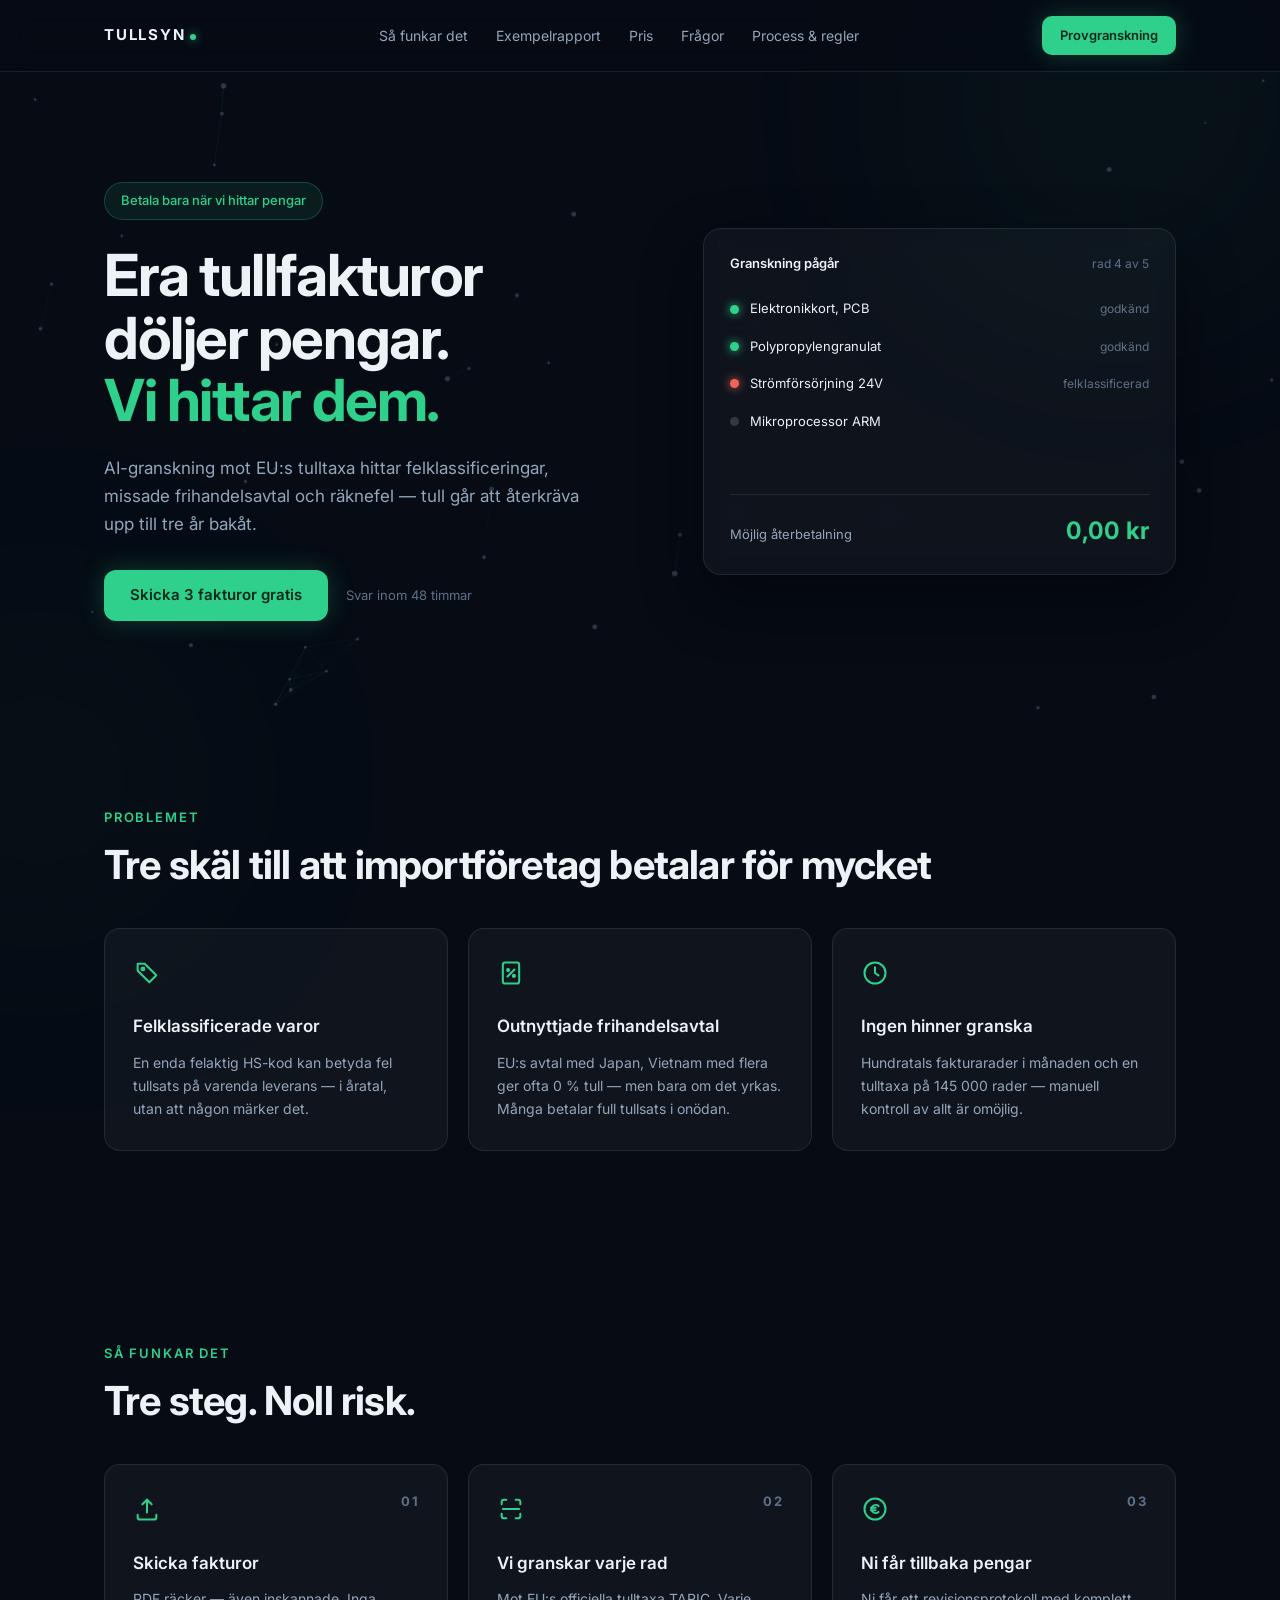
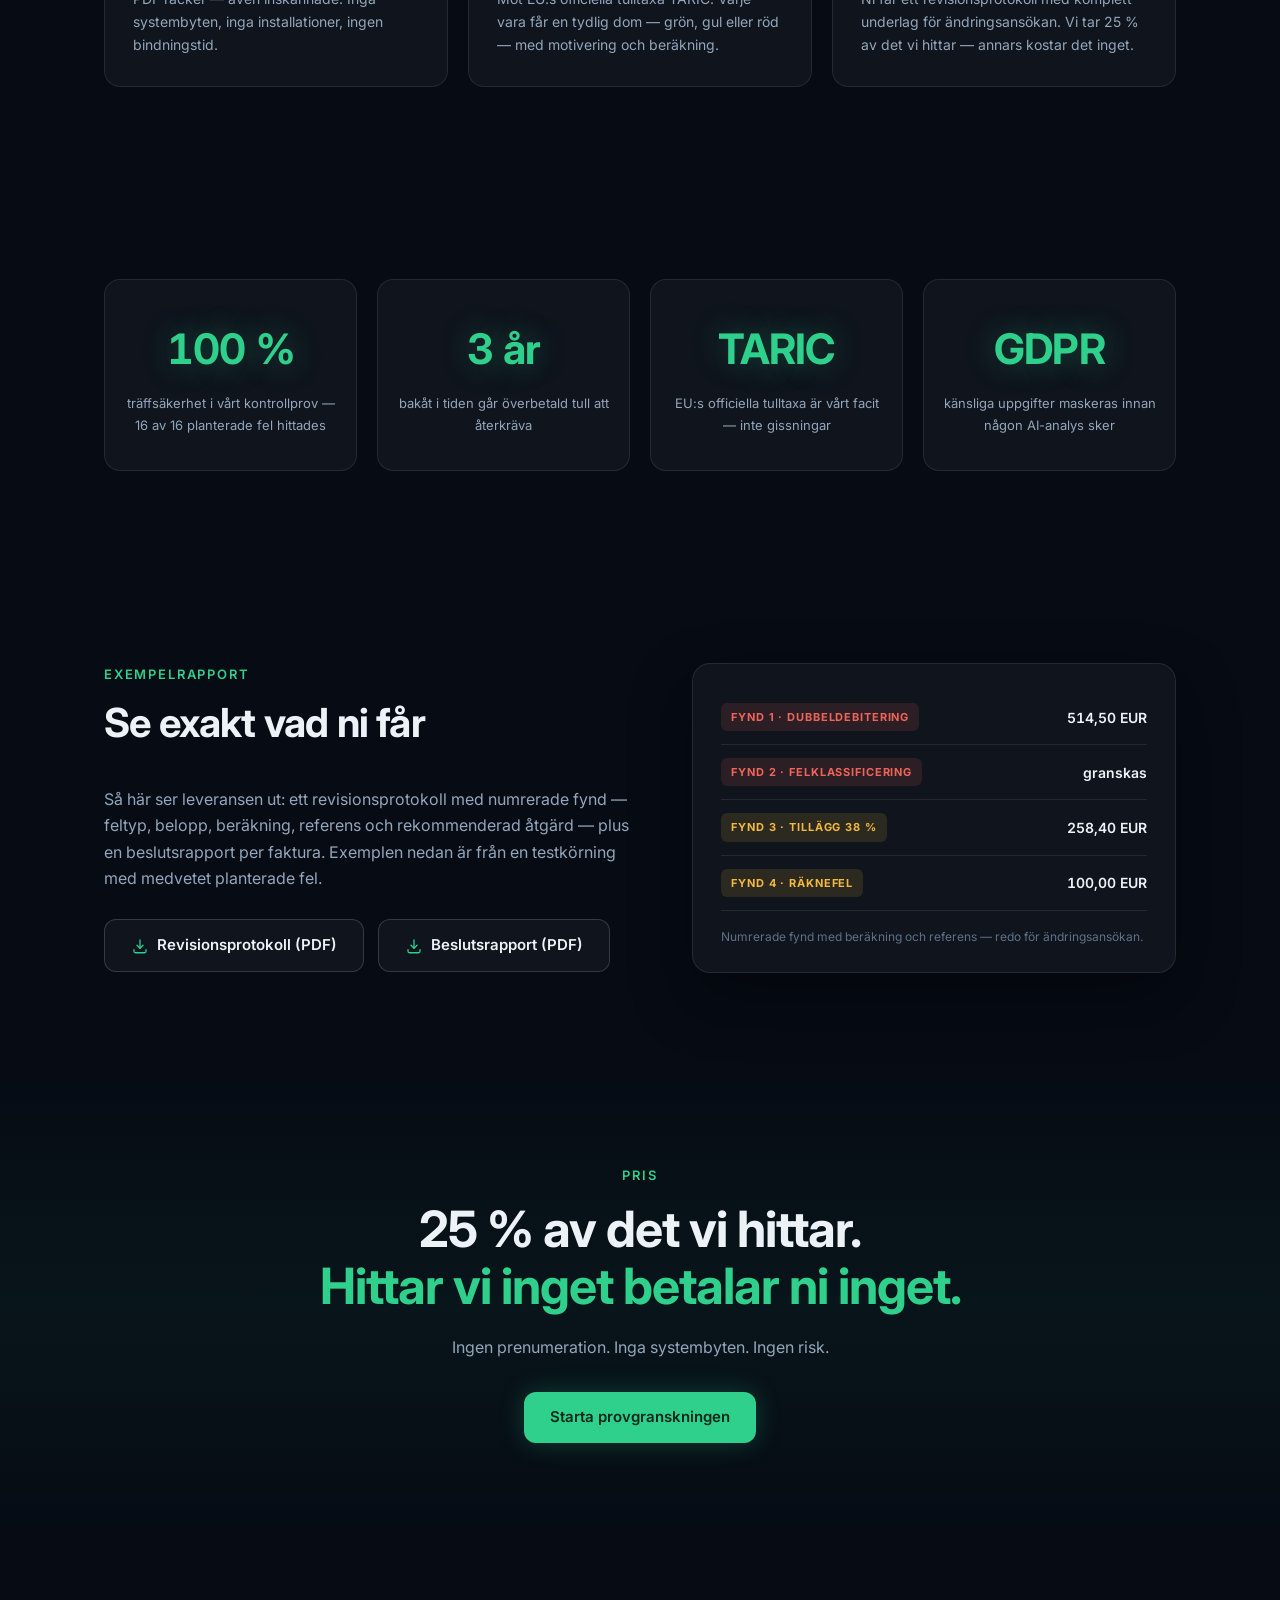
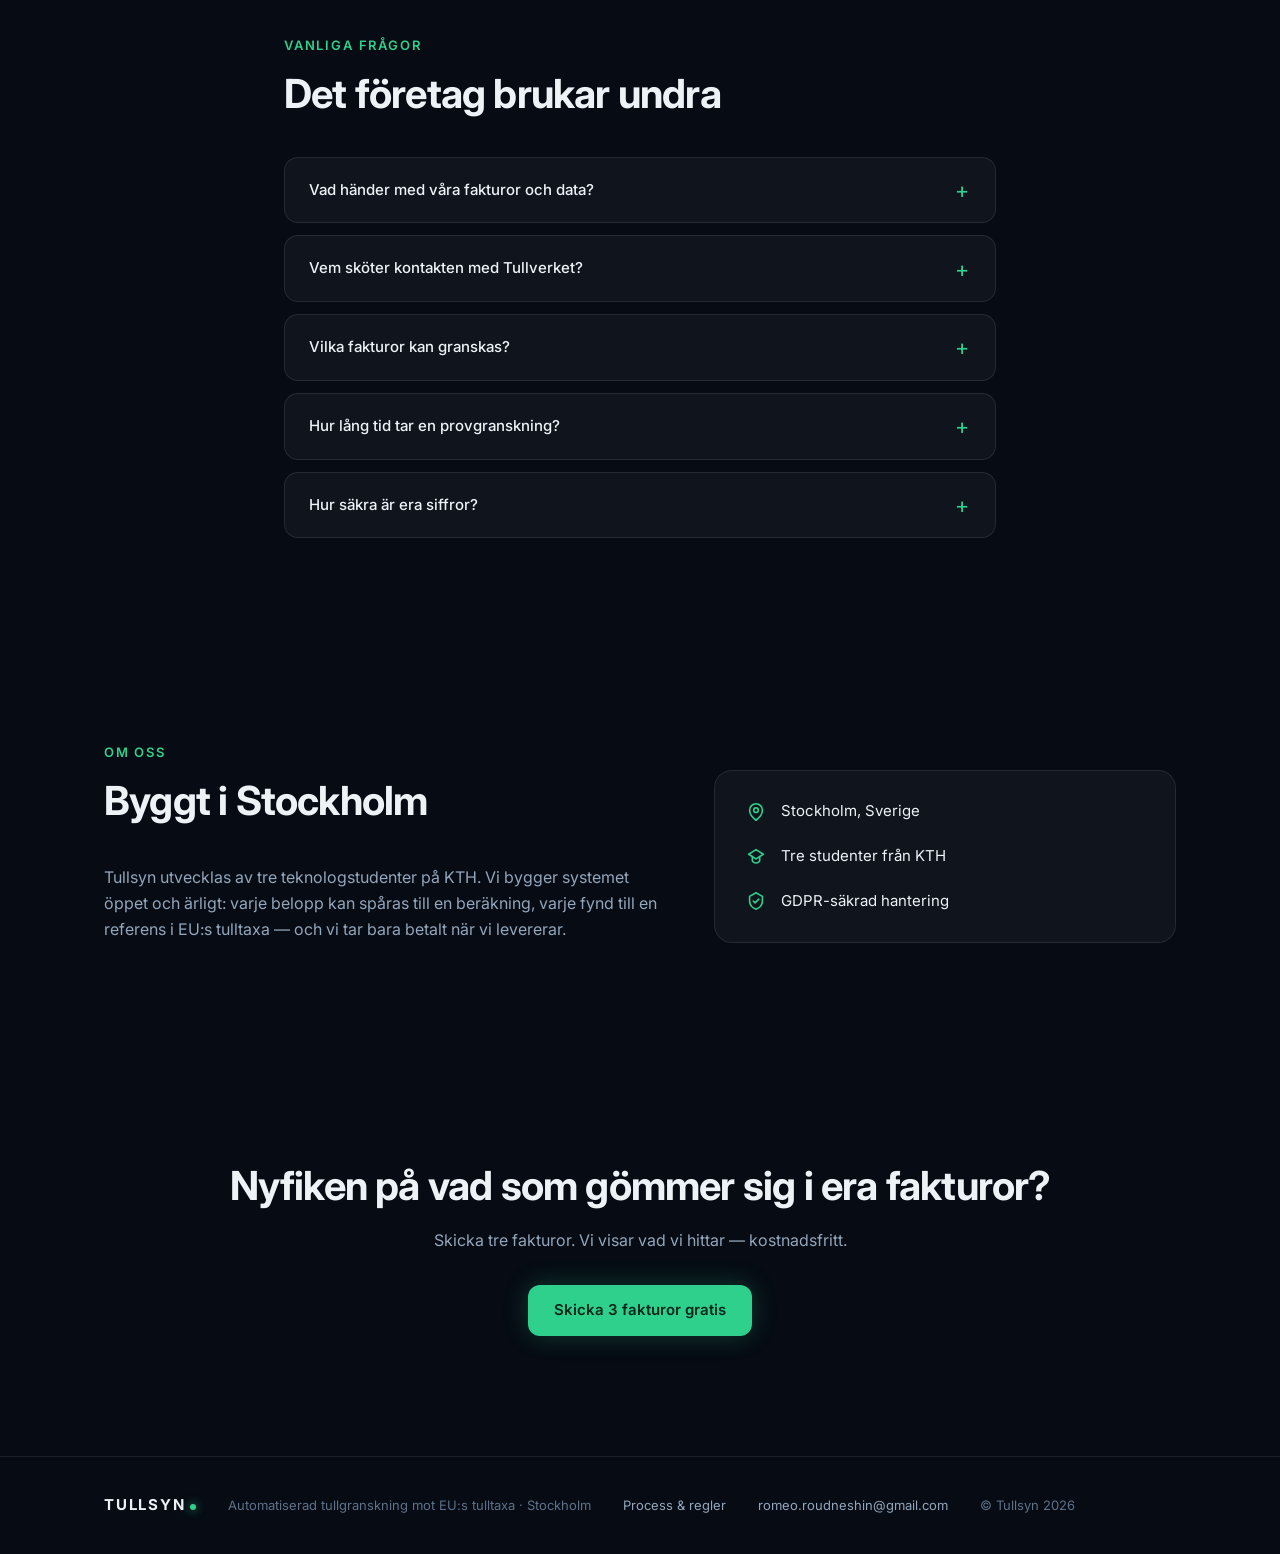
==== commit 8e25d69a: "Ny undersida: Process & regler (guide baserad på Tullverkets sidor) Fem avsnitt i klarspråk med egna" ====
--- a/index.html
+++ b/index.html
@@ -23,6 +23,7 @@
       <a href="#exempel">Exempelrapport</a>
       <a href="#pris">Pris</a>
       <a href="#fragor">Frågor</a>
+      <a href="process.html">Process &amp; regler</a>
     </nav>
     <a href="mailto:romeo.roudneshin@gmail.com?subject=Provgranskning%20%E2%80%94%20Tullsyn&body=Hej!%0A%0AVi%20vill%20testa%20en%20kostnadsfri%20provgranskning.%0A%0AF%C3%B6retag:%20%0AKontaktperson:%20%0A" class="btn btn-accent btn-small">Provgranskning</a>
   </div>
@@ -232,6 +233,7 @@
   <div class="container footer-inner">
     <span class="wordmark">TULLSYN<span class="wordmark-dot"></span></span>
     <span>Automatiserad tullgranskning mot EU:s tulltaxa · Stockholm</span>
+    <a href="process.html">Process &amp; regler</a>
     <a href="mailto:romeo.roudneshin@gmail.com">romeo.roudneshin@gmail.com</a>
     <span>© Tullsyn 2026</span>
   </div>
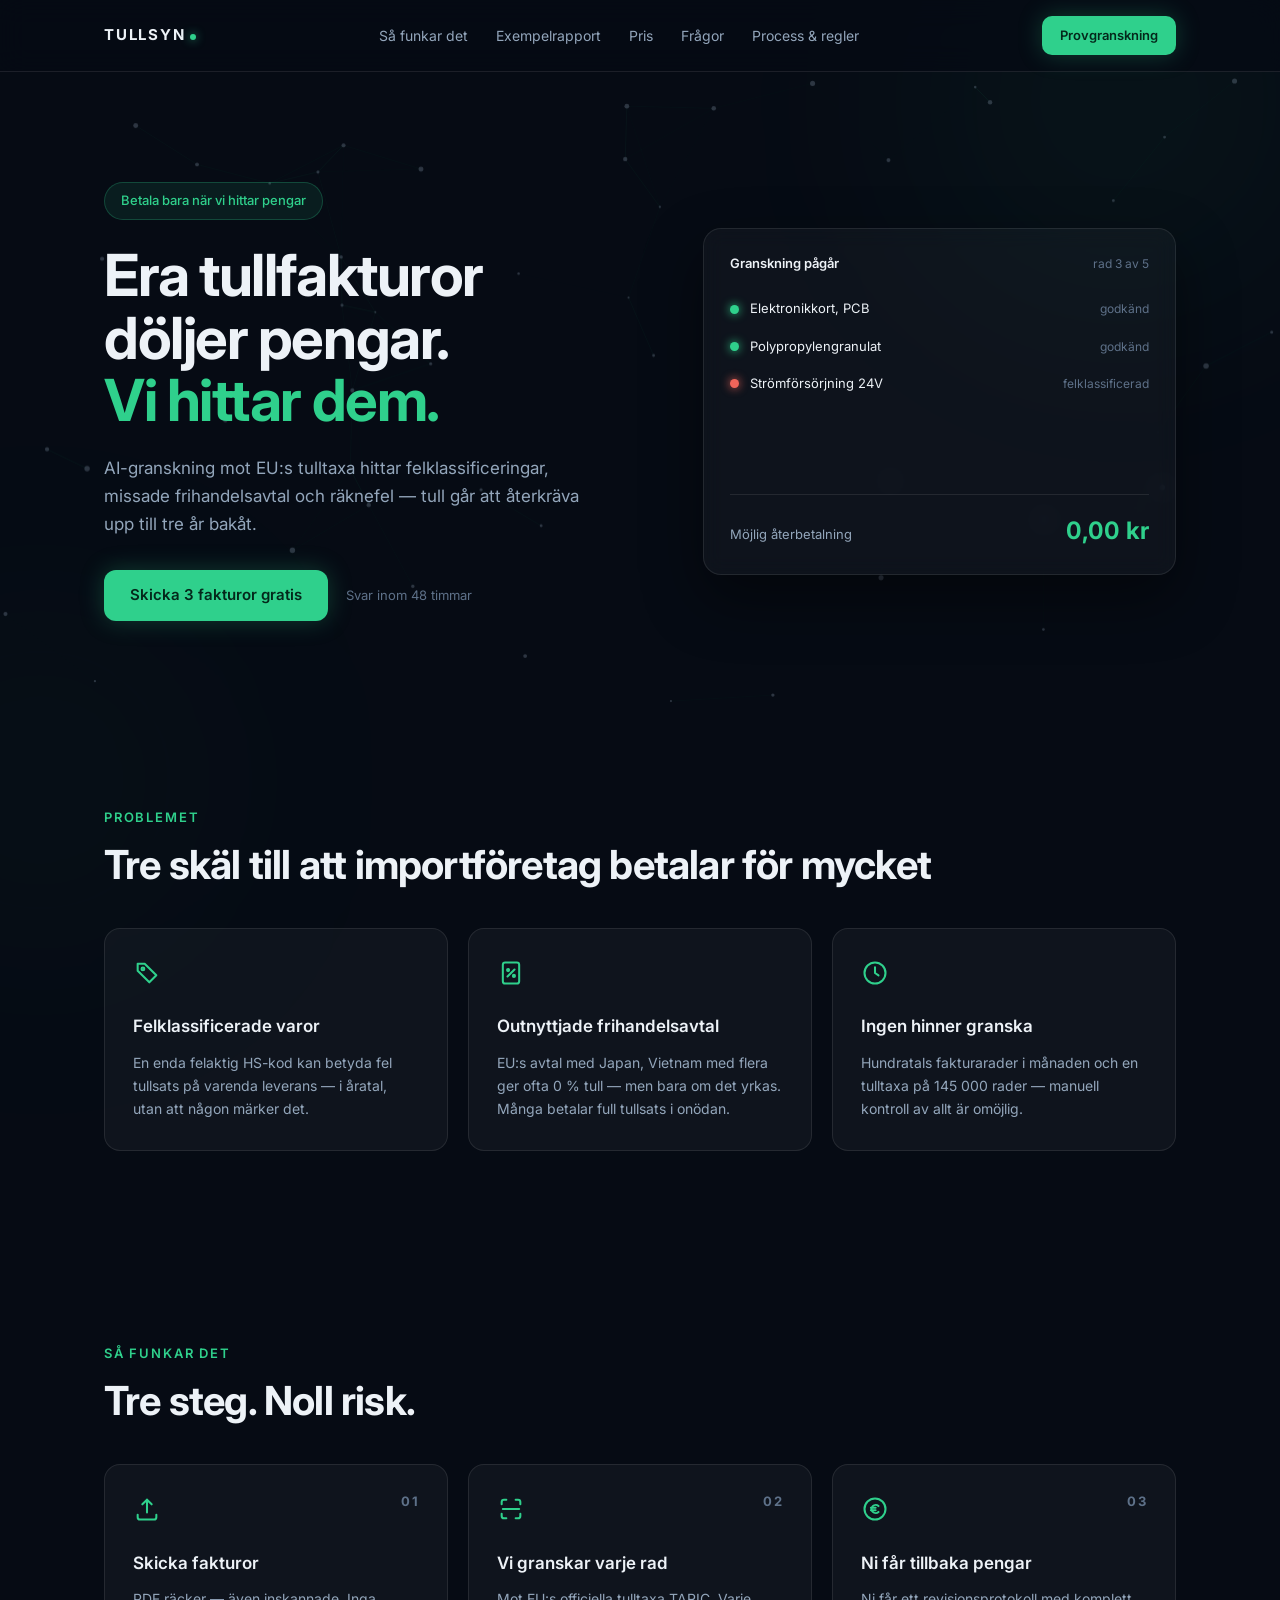
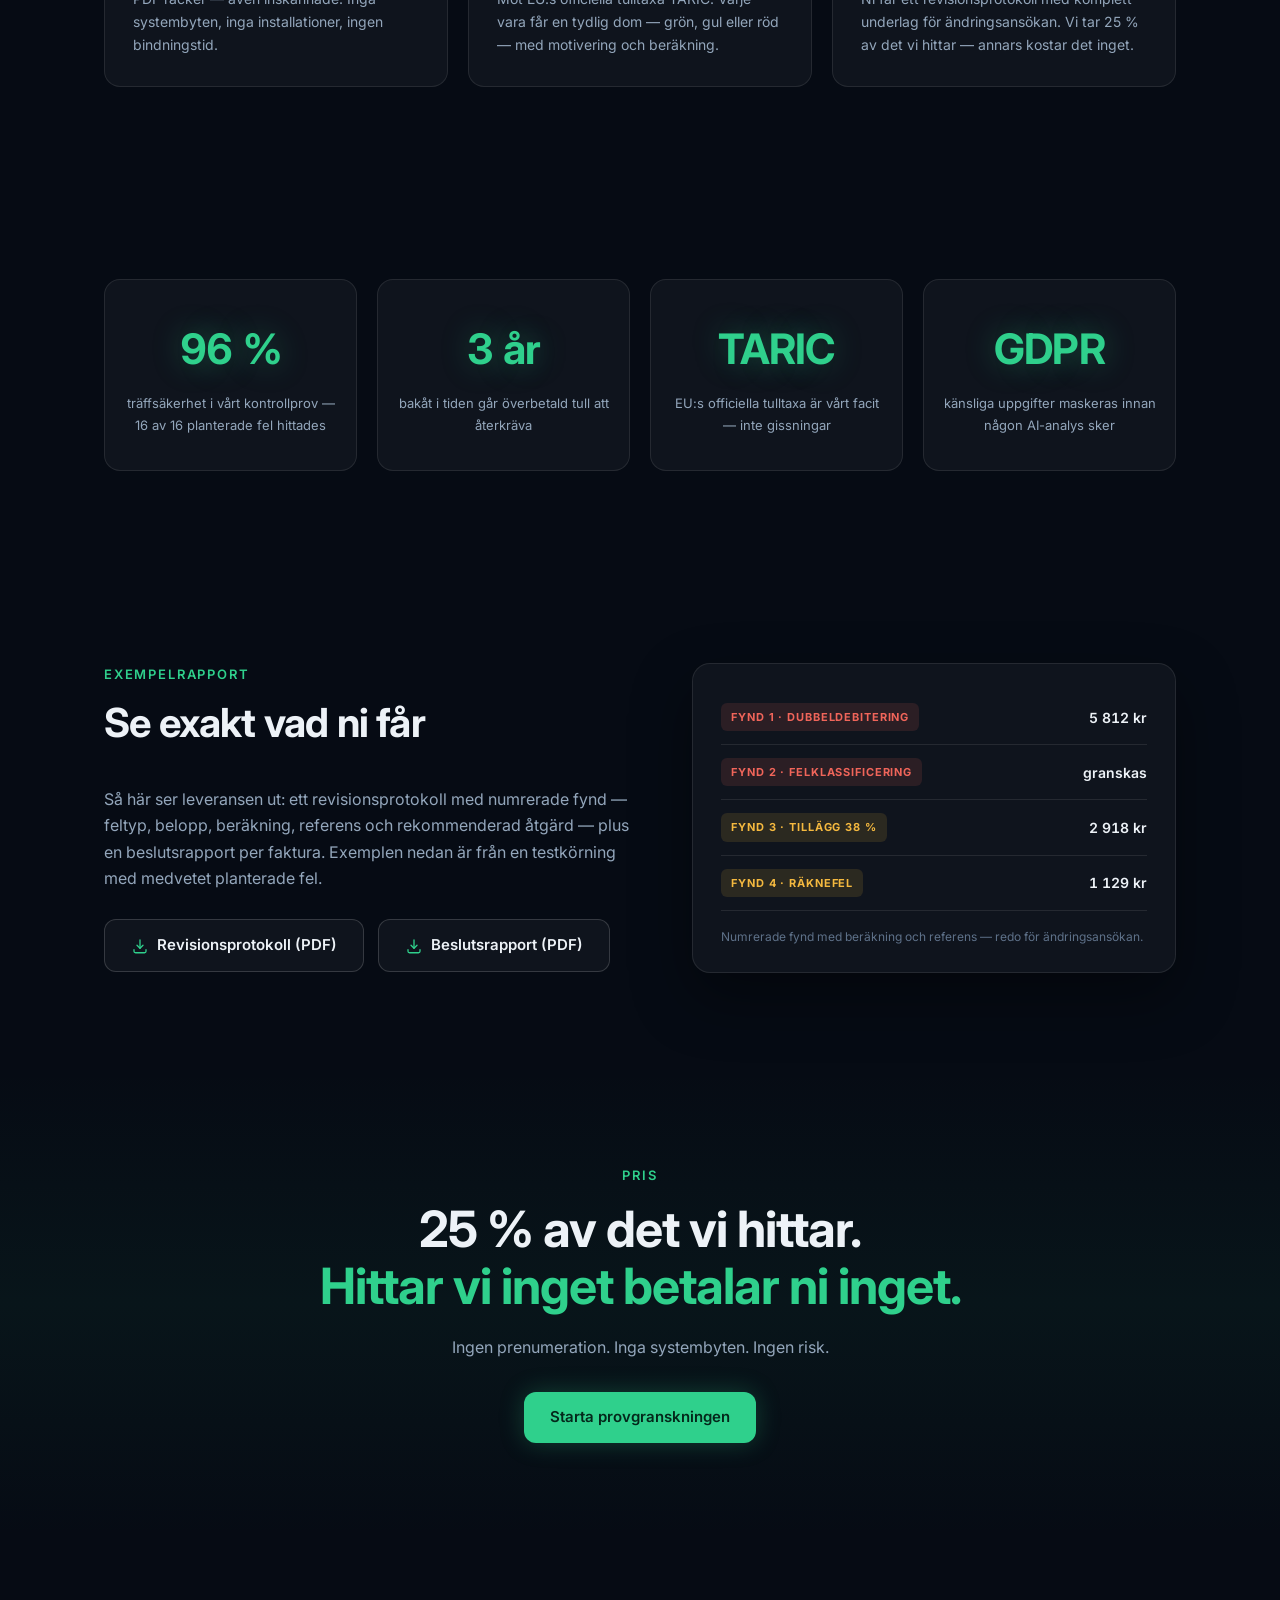
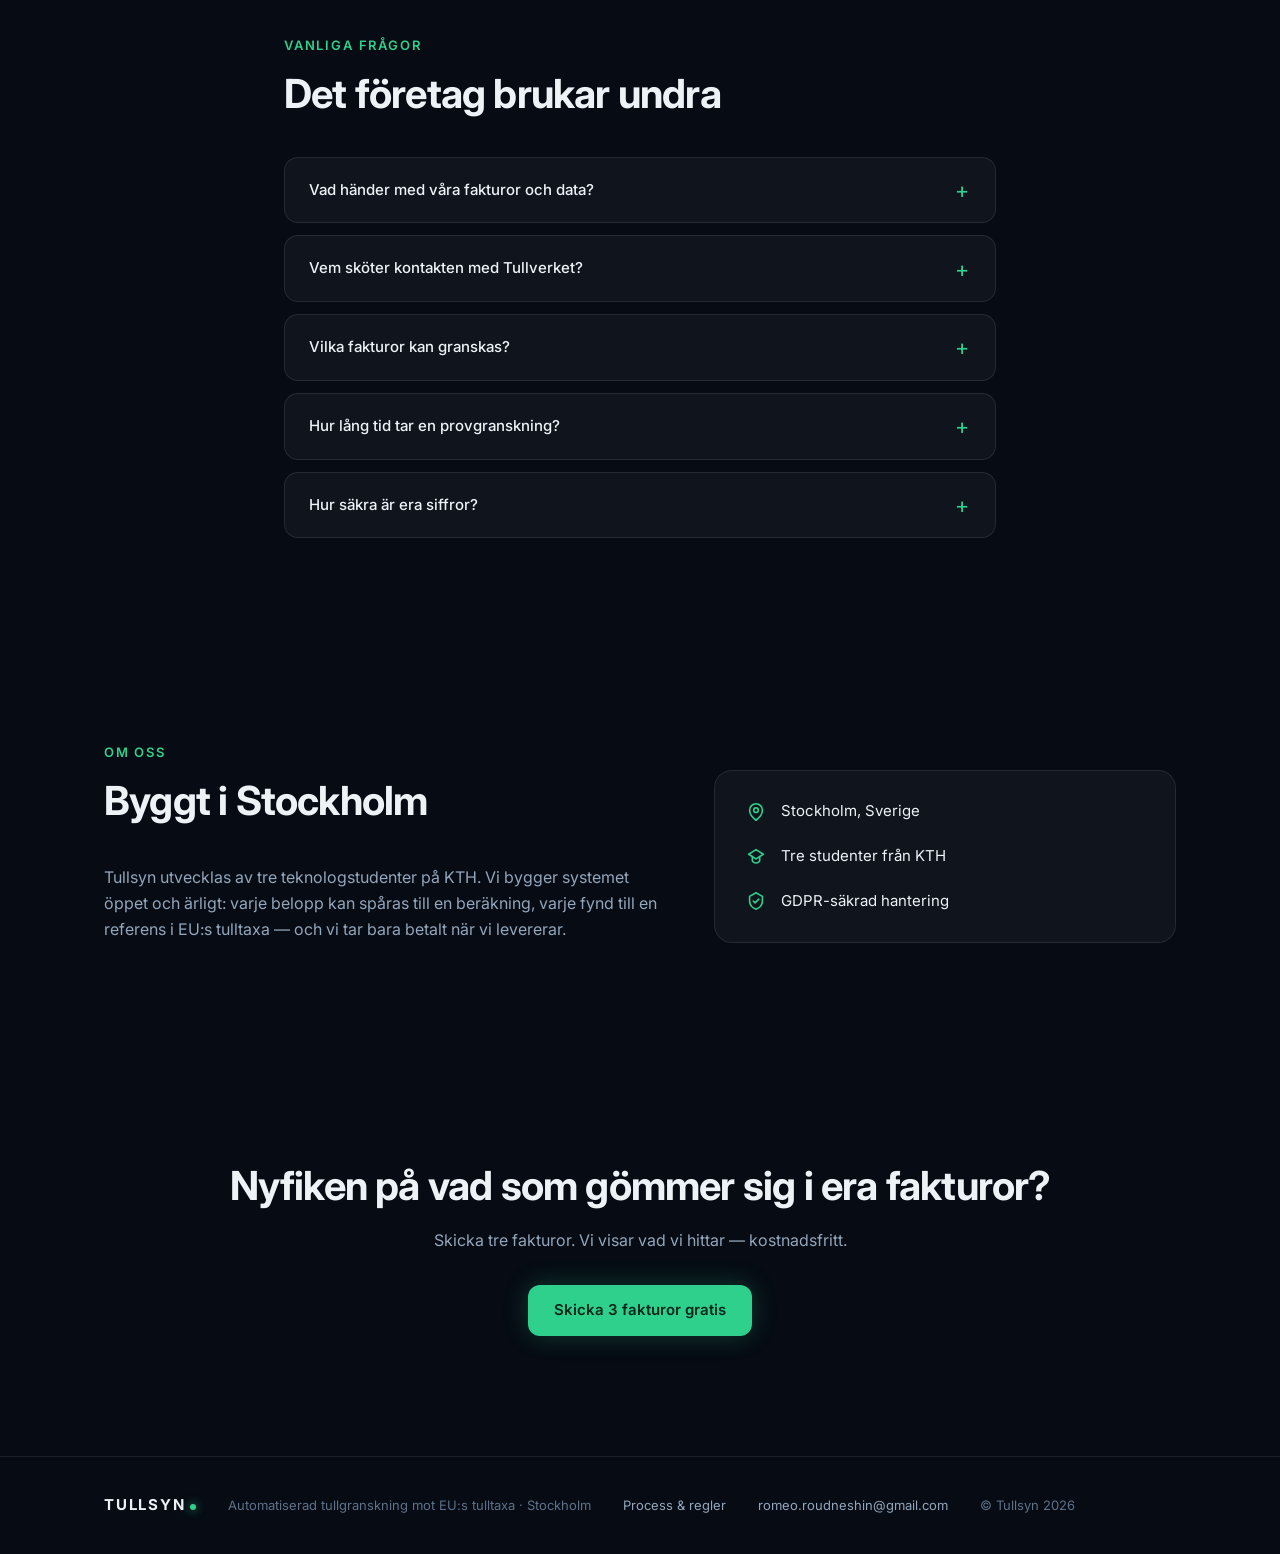
==== commit 585d5bed: "Alla belopp i svenska kronor med realistiska nivåer - Demons möjliga återbetalning: 6 240 kr (realis" ====
--- a/index.html
+++ b/index.html
@@ -150,10 +150,10 @@
       </div>
     </div>
     <div class="fynd-kort reveal" aria-hidden="true">
-      <div class="fynd-rad"><span class="fynd-tagg tagg-rod">FYND 1 · DUBBELDEBITERING</span><span class="fynd-belopp">514,50 EUR</span></div>
+      <div class="fynd-rad"><span class="fynd-tagg tagg-rod">FYND 1 · DUBBELDEBITERING</span><span class="fynd-belopp">5 812 kr</span></div>
       <div class="fynd-rad"><span class="fynd-tagg tagg-rod">FYND 2 · FELKLASSIFICERING</span><span class="fynd-belopp">granskas</span></div>
-      <div class="fynd-rad"><span class="fynd-tagg tagg-gul">FYND 3 · TILLÄGG 38 %</span><span class="fynd-belopp">258,40 EUR</span></div>
-      <div class="fynd-rad"><span class="fynd-tagg tagg-gul">FYND 4 · RÄKNEFEL</span><span class="fynd-belopp">100,00 EUR</span></div>
+      <div class="fynd-rad"><span class="fynd-tagg tagg-gul">FYND 3 · TILLÄGG 38 %</span><span class="fynd-belopp">2 918 kr</span></div>
+      <div class="fynd-rad"><span class="fynd-tagg tagg-gul">FYND 4 · RÄKNEFEL</span><span class="fynd-belopp">1 129 kr</span></div>
       <div class="fynd-fot">Numrerade fynd med beräkning och referens — redo för ändringsansökan.</div>
     </div>
   </div>
